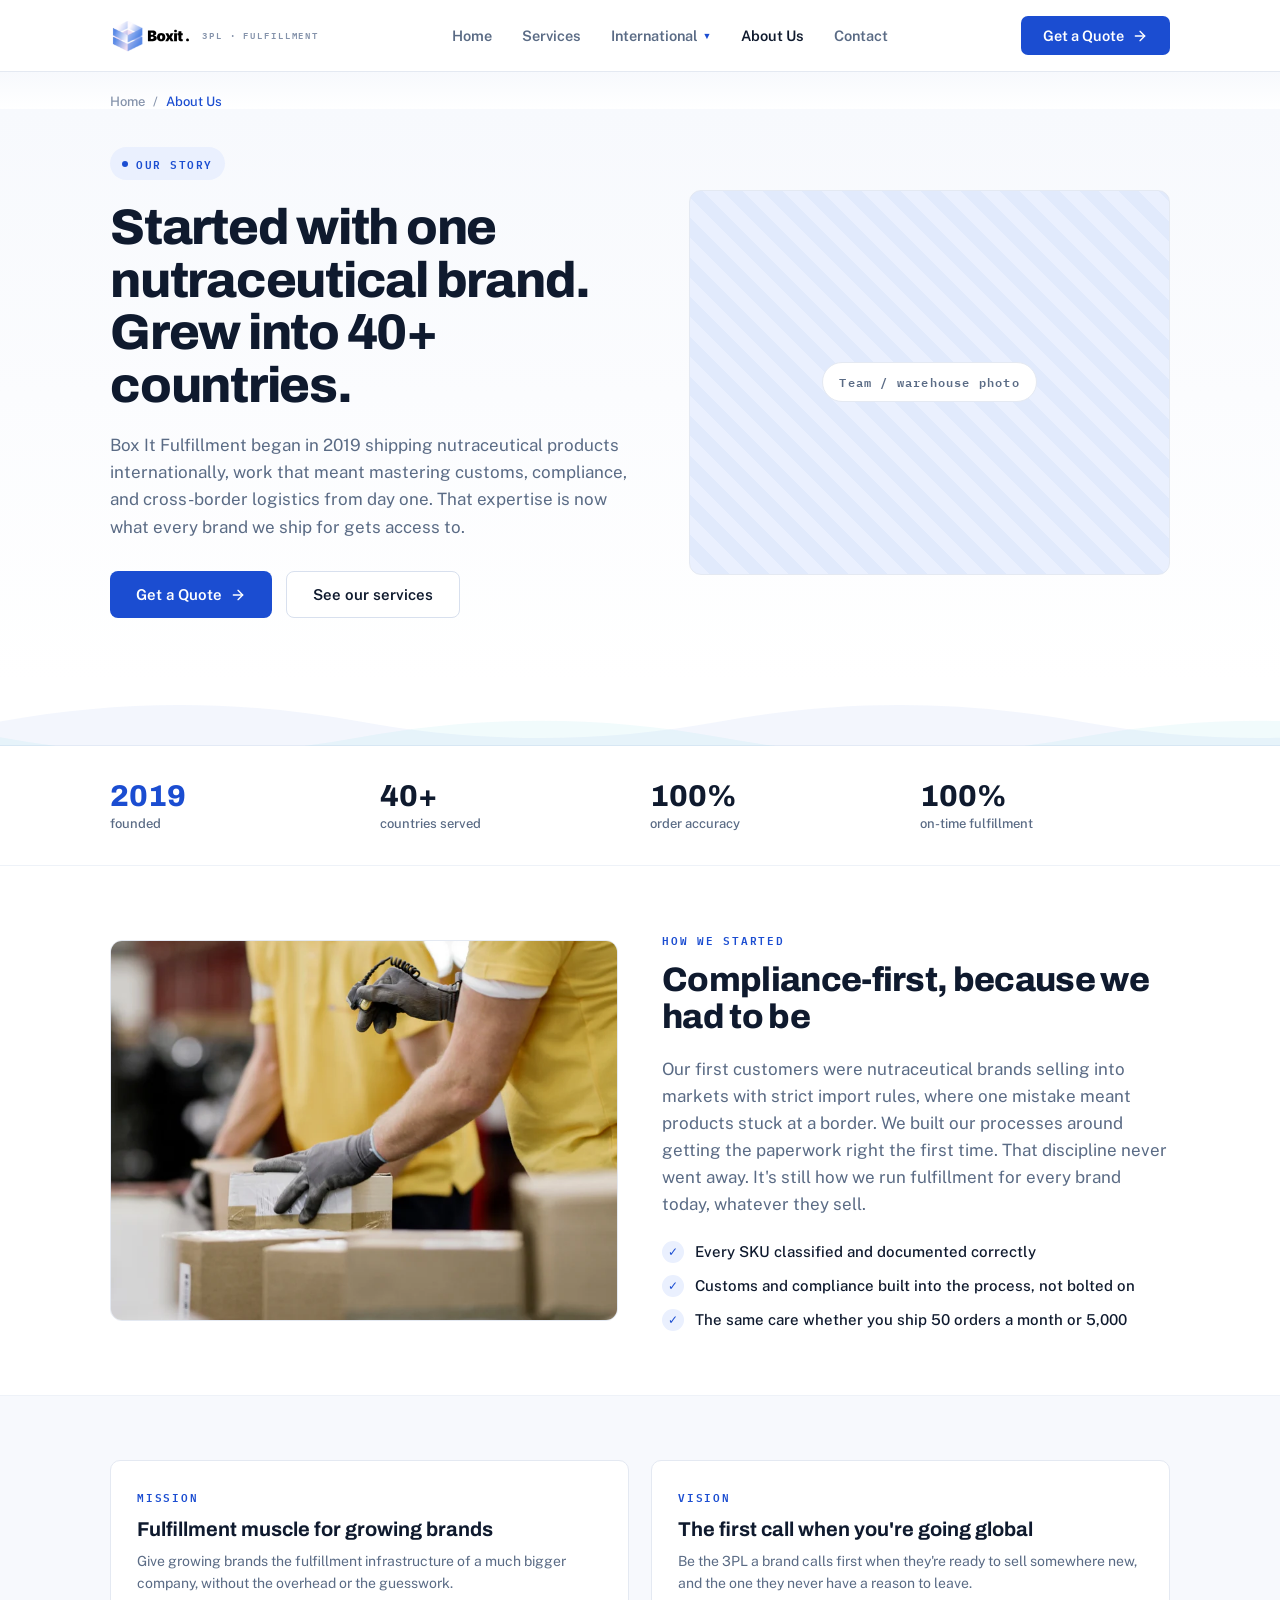
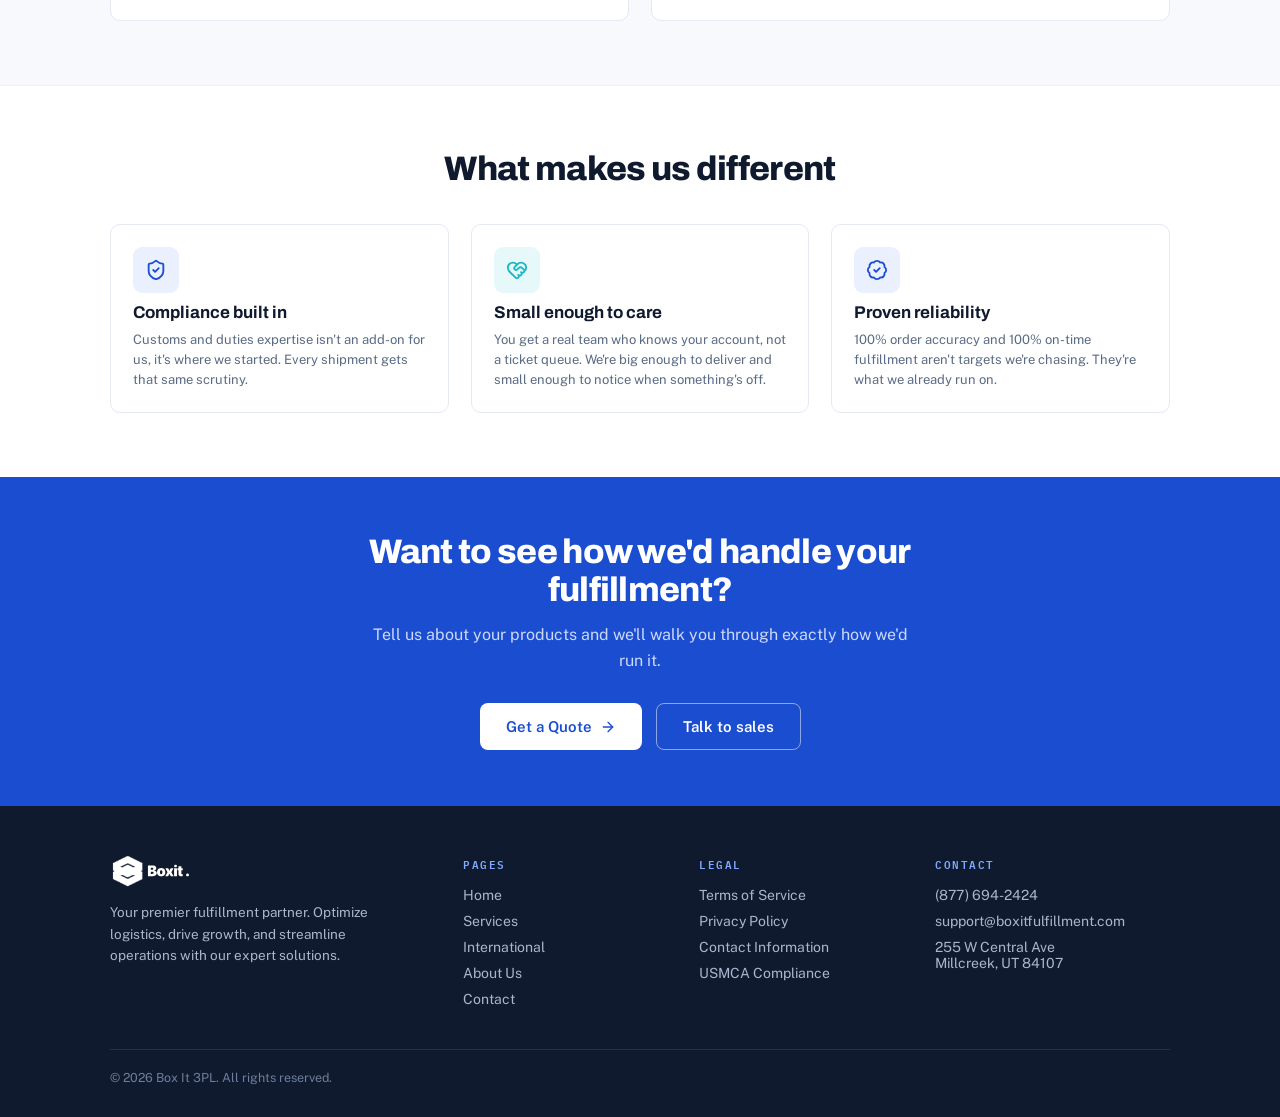
==== about.html @ 3468a1ed "Add About Us page, fix partners marquee loop, narrow desktop layout Build out about.html (founding s" ====
<!DOCTYPE html>
<html lang="en">
<head>
<meta charset="UTF-8">
<meta name="viewport" content="width=device-width, initial-scale=1">
<title>About Us | Box It Fulfillment</title>
<meta name="description" content="Founded in 2019 shipping nutraceutical products internationally, Box It 3PL now helps brands fulfill orders to 40+ countries with 100% order accuracy and on-time delivery.">
<link rel="icon" type="image/svg+xml" href="Assets/Logo's/Boxit Logo.svg">
<link rel="icon" type="image/png" href="Assets/Logo's/Boxit Logo.png">
<link rel="apple-touch-icon" href="Assets/Logo's/Boxit Logo.png">
<meta property="og:type" content="website">
<meta property="og:site_name" content="Box It Fulfillment">
<meta property="og:title" content="About Us | Box It Fulfillment">
<meta property="og:description" content="Founded in 2019 shipping nutraceutical products internationally, Box It 3PL now helps brands fulfill orders to 40+ countries with 100% order accuracy and on-time delivery.">
<meta property="og:url" content="https://boxitfulfillment.com/about.html">
<meta property="og:image" content="https://boxitfulfillment.com/Assets/imgi_14_E-CommerceFulfillmentBoxIT3PL.png">
<meta name="twitter:card" content="summary_large_image">
<meta name="twitter:title" content="About Us | Box It Fulfillment">
<meta name="twitter:description" content="Founded in 2019 shipping nutraceutical products internationally, Box It 3PL now helps brands fulfill orders to 40+ countries with 100% order accuracy and on-time delivery.">
<meta name="twitter:image" content="https://boxitfulfillment.com/Assets/imgi_14_E-CommerceFulfillmentBoxIT3PL.png">
<link rel="preconnect" href="https://fonts.googleapis.com">
<link rel="preconnect" href="https://fonts.gstatic.com" crossorigin>
<link href="https://fonts.googleapis.com/css2?family=Archivo:wght@400;700;800&family=Public+Sans:wght@400;500;600&family=IBM+Plex+Mono:wght@500;600&display=swap" rel="stylesheet">
<link rel="stylesheet" href="styles.css">
</head>
<body>

<!-- ============ HEADER ============ -->
<header class="site">
  <div class="navbar">
    <button class="menu-toggle" type="button" aria-label="Open menu" aria-expanded="false" aria-controls="mainNav"><span class="menu-toggle-icon"><svg width="22" height="22" viewBox="0 0 24 24" fill="none" stroke="currentColor" stroke-width="2" stroke-linecap="round" stroke-linejoin="round"><path d="M4 5h16"/><path d="M4 12h16"/><path d="M4 19h16"/></svg></span></button>
    <a class="logo" href="index.html">
      <img src="Assets/Logo's/Horizonal_Logo.svg" alt="Box It 3PL" height="34">
      <span class="logo-sub">3PL · FULFILLMENT</span>
    </a>
    <nav class="main" id="mainNav">
      <a href="index.html">Home</a>
      <a href="services.html">Services</a>
      <div class="dropdown" id="intlDropdown">
        <button type="button">International <span class="caret">▼</span></button>
        <div class="dropdown-menu">
          <a href="canada.html"><span class="t">Shipping to Canada</span><span class="d">USMCA-ready, no surprise duties</span></a>
          <a href="uk.html"><span class="t">Shipping to the UK</span><span class="d">VAT &amp; customs handled for you</span></a>
          <a href="eu.html"><span class="t">Shipping to the EU</span><span class="d">IOSS &amp; cross-border compliance</span></a>
        </div>
      </div>
      <a href="about.html" class="active">About Us</a>
      <a href="contact.html">Contact</a>
    </nav>
    <button class="nav-cta" data-open-quote>Get a Quote<svg width="16" height="16" viewBox="0 0 24 24" fill="none" stroke="currentColor" stroke-width="2" stroke-linecap="round" stroke-linejoin="round"><path d="M5 12h14"/><path d="m12 5 7 7-7 7"/></svg></button>
  </div>
</header>

<!-- ============ BREADCRUMB + HERO ============ -->
<div class="breadcrumb"><div class="wrap"><a href="index.html">Home</a><span>/</span><span class="here">About Us</span></div></div>
<section class="hero compact">
  <div class="wrap hero-grid">
    <div>
      <span class="badge"><span class="dot"></span>OUR STORY</span>
      <h1 class="sm">Started with one nutraceutical brand. Grew into 40+ countries.</h1>
      <p class="lede">Box It Fulfillment began in 2019 shipping nutraceutical products internationally, work that meant mastering customs, compliance, and cross-border logistics from day one. That expertise is now what every brand we ship for gets access to.</p>
      <div class="hero-actions">
        <button class="btn btn-primary" data-open-quote>Get a Quote<svg width="16" height="16" viewBox="0 0 24 24" fill="none" stroke="currentColor" stroke-width="2" stroke-linecap="round" stroke-linejoin="round"><path d="M5 12h14"/><path d="m12 5 7 7-7 7"/></svg></button>
        <a class="btn btn-ghost" href="services.html">See our services</a>
      </div>
    </div>
    <div class="placeholder" style="aspect-ratio:5/4"><span class="tag">Team / warehouse photo</span></div>
  </div>
</section>

<div class="wave-divider" aria-hidden="true">
  <div class="wave-layer wave-layer-1" data-parallax="0.06"></div>
  <div class="wave-layer wave-layer-2" data-parallax="0.12"></div>
</div>

<!-- ============ KEY STATS ============ -->
<section class="slim">
  <div class="wrap keystats">
    <div class="reveal"><div class="n blue">2019</div><div class="l">founded</div></div>
    <div class="reveal"><div class="n">40+</div><div class="l">countries served</div></div>
    <div class="reveal"><div class="n">100%</div><div class="l">order accuracy</div></div>
    <div class="reveal"><div class="n">100%</div><div class="l">on-time fulfillment</div></div>
  </div>
</section>

<!-- ============ OUR STORY ============ -->
<section class="block">
  <div class="wrap two">
    <img class="photo" style="aspect-ratio:4/3" src="Assets/imgi_14_E-CommerceFulfillmentBoxIT3PL.png" alt="Box It 3PL warehouse staff scanning and packing e-commerce orders">
    <div>
      <div class="eyebrow">HOW WE STARTED</div>
      <h2 style="margin-top:12px">Compliance-first, because we had to be</h2>
      <p class="lede">Our first customers were nutraceutical brands selling into markets with strict import rules, where one mistake meant products stuck at a border. We built our processes around getting the paperwork right the first time. That discipline never went away. It's still how we run fulfillment for every brand today, whatever they sell.</p>
      <div style="display:flex;flex-direction:column;gap:12px;margin-top:22px">
        <div class="check"><span class="i">✓</span>Every SKU classified and documented correctly</div>
        <div class="check"><span class="i">✓</span>Customs and compliance built into the process, not bolted on</div>
        <div class="check"><span class="i">✓</span>The same care whether you ship 50 orders a month or 5,000</div>
      </div>
    </div>
  </div>
</section>

<!-- ============ MISSION & VISION ============ -->
<section class="block why">
  <div class="wrap">
    <div class="cards" style="display:grid;grid-template-columns:1fr 1fr;gap:22px">
      <div class="card">
        <div class="eyebrow">MISSION</div>
        <h3 style="margin-top:12px;font-size:20px">Fulfillment muscle for growing brands</h3>
        <p style="margin-top:10px">Give growing brands the fulfillment infrastructure of a much bigger company, without the overhead or the guesswork.</p>
      </div>
      <div class="card">
        <div class="eyebrow">VISION</div>
        <h3 style="margin-top:12px;font-size:20px">The first call when you're going global</h3>
        <p style="margin-top:10px">Be the 3PL a brand calls first when they're ready to sell somewhere new, and the one they never have a reason to leave.</p>
      </div>
    </div>
  </div>
</section>

<!-- ============ WHAT MAKES US DIFFERENT ============ -->
<section class="block">
  <div class="wrap">
    <h2 style="text-align:center;margin-bottom:36px">What makes us different</h2>
    <div class="cards3">
      <div class="card reveal"><div class="ico"><svg width="22" height="22" viewBox="0 0 24 24" fill="none" stroke="currentColor" stroke-width="2" stroke-linecap="round" stroke-linejoin="round"><path d="M20 13c0 5-3.5 7.5-7.66 8.95a1 1 0 0 1-.67-.01C7.5 20.5 4 18 4 13V6a1 1 0 0 1 1-1c2 0 4.5-1.2 6.24-2.72a1.17 1.17 0 0 1 1.52 0C14.51 3.81 17 5 19 5a1 1 0 0 1 1 1z"/><path d="m9 12 2 2 4-4"/></svg></div><h3>Compliance built in</h3><p>Customs and duties expertise isn't an add-on for us, it's where we started. Every shipment gets that same scrutiny.</p></div>
      <div class="card reveal"><div class="ico"><svg width="22" height="22" viewBox="0 0 24 24" fill="none" stroke="currentColor" stroke-width="2" stroke-linecap="round" stroke-linejoin="round"><path d="M19.414 14.414C21 12.828 22 11.5 22 9.5a5.5 5.5 0 0 0-9.591-3.676.6.6 0 0 1-.818.001A5.5 5.5 0 0 0 2 9.5c0 2.3 1.5 4 3 5.5l5.535 5.362a2 2 0 0 0 2.879.052 2.12 2.12 0 0 0-.004-3 2.124 2.124 0 1 0 3-3 2.124 2.124 0 0 0 3.004 0 2 2 0 0 0 0-2.828l-1.881-1.882a2.41 2.41 0 0 0-3.409 0l-1.71 1.71a2 2 0 0 1-2.828 0 2 2 0 0 1 0-2.828l2.823-2.762"/></svg></div><h3>Small enough to care</h3><p>You get a real team who knows your account, not a ticket queue. We're big enough to deliver and small enough to notice when something's off.</p></div>
      <div class="card reveal"><div class="ico"><svg width="22" height="22" viewBox="0 0 24 24" fill="none" stroke="currentColor" stroke-width="2" stroke-linecap="round" stroke-linejoin="round"><path d="M3.85 8.62a4 4 0 0 1 4.78-4.77 4 4 0 0 1 6.74 0 4 4 0 0 1 4.78 4.78 4 4 0 0 1 0 6.74 4 4 0 0 1-4.77 4.78 4 4 0 0 1-6.75 0 4 4 0 0 1-4.78-4.77 4 4 0 0 1 0-6.76Z"/><path d="m9 12 2 2 4-4"/></svg></div><h3>Proven reliability</h3><p>100% order accuracy and 100% on-time fulfillment aren't targets we're chasing. They're what we already run on.</p></div>
    </div>
  </div>
</section>

<!-- ============ CTA ============ -->
<section class="cta-band">
  <div class="wrap">
    <h2>Want to see how we'd handle your fulfillment?</h2>
    <p>Tell us about your products and we'll walk you through exactly how we'd run it.</p>
    <div class="hero-actions">
      <button class="btn btn-white" data-open-quote>Get a Quote<svg width="16" height="16" viewBox="0 0 24 24" fill="none" stroke="currentColor" stroke-width="2" stroke-linecap="round" stroke-linejoin="round"><path d="M5 12h14"/><path d="m12 5 7 7-7 7"/></svg></button>
      <a class="btn btn-outline-white" href="contact.html">Talk to sales</a>
    </div>
  </div>
</section>

<!-- ============ FOOTER ============ -->
<footer class="site">
  <div class="wrap fgrid4">
    <div>
      <div class="logo"><img src="Assets/Logo's/Horizonal_Logo.svg" alt="Box It 3PL" height="34"></div>
      <p style="font:400 13.5px/1.6 'Public Sans';color:#A9B6CE;margin-top:14px;max-width:270px">Your premier fulfillment partner. Optimize logistics, drive growth, and streamline operations with our expert solutions.</p>
    </div>
    <div class="fcol"><div class="fhead">PAGES</div><a href="index.html">Home</a><a href="services.html">Services</a><a href="canada.html">International</a><a href="about.html">About Us</a><a href="contact.html">Contact</a></div>
    <div class="fcol"><div class="fhead">LEGAL</div><a href="#">Terms of Service</a><a href="#">Privacy Policy</a><a href="contact.html">Contact Information</a><a href="usmca.html">USMCA Compliance</a></div>
    <div class="fcol"><div class="fhead">CONTACT</div><span>(877) 694-2424</span><span>support@boxitfulfillment.com</span><span>255 W Central Ave<br>Millcreek, UT 84107</span></div>
  </div>
  <div class="wrap"><div class="copyright">© 2026 Box It 3PL. All rights reserved.</div></div>
</footer>

<!-- ============ QUOTE MODAL ============ -->
<div class="modal-overlay" id="quoteModal">
  <div class="modal">
    <div class="modal-head">
      <div class="eyebrow" style="color:#CDD9F7">GET A QUOTE</div>
      <h3>Tell us about your business</h3>
      <p>We'll get back to you within 24 hours.</p>
      <button class="modal-close" data-close-quote aria-label="Close">×</button>
    </div>
    <form class="modal-body" onsubmit="return false">
      <div class="fgrid">
        <div class="field"><label>First Name *</label><input name="First Name" placeholder="Jane"></div>
        <div class="field"><label>Last Name *</label><input name="Last Name" placeholder="Doe"></div>
        <div class="field"><label>Email *</label><input name="Email" placeholder="jane@brand.com" type="email"></div>
        <div class="field"><label>Company *</label><input name="Company" placeholder="Brand Co."></div>
        <div class="field"><label>Service Needs</label><select name="Service Needs"><option>Select a service</option><option>Fulfillment Services</option><option>Warehousing</option><option>Shipping Solutions</option><option>Inventory Management</option><option>Returns Processing</option><option>International Shipping</option></select></div>
        <div class="field"><label>Shipping To</label><select name="Shipping To"><option>Select destination</option><option>United States (domestic)</option><option>Canada</option><option>United Kingdom</option><option>European Union</option><option>Multiple / not sure</option></select></div>
      </div>
      <div class="field full"><label>Monthly Volume</label><select name="Monthly Volume"><option>Select range</option><option>1–50 orders</option><option>51–200 orders</option><option>201–500 orders</option><option>501–1000 orders</option><option>1000+ orders</option></select></div>
      <div class="field full"><label>Message</label><textarea name="Message" placeholder="Tell us about your products, destinations, and volume…"></textarea></div>
      <button class="btn btn-primary" style="width:100%;margin-top:18px">Send Message</button>
    </form>
  </div>
</div>

<script src="app.js"></script>
</body>
</html>
---- styles.css ----
/* ===================================================================
   Box It Fulfillment — shared styles
   Used by: index.html, services.html, canada.html, uk.html, eu.html,
   usmca.html, contact.html
   =================================================================== */
:root{
  --blue:#1B4DD1; --blue-dark:#0E2E7A; --ink:#0F1A2E; --muted:#5A6B85;
  --faint:#8593AB; --line:#E4E9F2; --line2:#EEF2F8; --bg:#fff; --bg2:#F7F9FD; --chip:#EAF0FE;
  --teal:#17B8C4; --chip2:#E6F8FA;
}
*{box-sizing:border-box}
html{scroll-behavior:smooth}
body{margin:0;font-family:'Public Sans',system-ui,sans-serif;color:var(--ink);background:var(--bg)}
a{text-decoration:none;color:inherit}
h1,h2,h3,h4,p{margin:0}
img{max-width:100%;display:block}
.wrap{max-width:1140px;margin:0 auto;padding-left:40px;padding-right:40px}

/* Buttons */
.btn{display:inline-block;font:600 15px 'Public Sans',sans-serif;padding:14px 26px;border-radius:8px;cursor:pointer;border:none;transition:background-color .15s ease,color .15s ease,border-color .15s ease}
.btn-primary{background:var(--blue);color:#fff}
.btn-primary:hover{background:var(--blue-dark)}
.btn-ghost{background:#fff;color:var(--ink);border:1px solid #D8E0EE}
.btn-ghost:hover{border-color:var(--blue);color:var(--blue)}
.btn-white{background:#fff;color:var(--blue)}
.btn-white:hover{background:var(--chip)}
.btn-outline-white{background:transparent;color:#fff;border:1px solid rgba(255,255,255,.5)}
.btn-outline-white:hover{border-color:#fff}
[data-open-quote] svg{vertical-align:-3px;margin-left:8px}
.eyebrow{font:600 11px 'IBM Plex Mono',monospace;letter-spacing:.16em;color:var(--blue)}

/* Header */
header.site{position:sticky;top:0;z-index:50;background:#fff;border-bottom:1px solid var(--line)}
.navbar{display:flex;align-items:center;justify-content:space-between;padding:16px 40px;max-width:1140px;margin:0 auto}
.logo{display:flex;align-items:center;gap:12px}
.logo img{height:34px;display:block}
.logo-sub{font:600 8.5px/1 'IBM Plex Mono',monospace;letter-spacing:.22em;color:var(--faint)}
footer.site .logo img{filter:brightness(0) invert(1)}
nav.main{display:flex;align-items:center;gap:30px;font:600 14.5px 'Public Sans',sans-serif}
nav.main a{color:var(--muted);transition:color .15s ease}
nav.main a.active,nav.main a:hover{color:var(--ink)}
.dropdown{position:relative}
.dropdown>button{background:none;border:none;cursor:pointer;font:inherit;color:var(--muted);display:flex;align-items:center;gap:5px;padding:0;transition:color .15s ease}
.dropdown>button:hover,.dropdown.active>button{color:var(--ink)}
.dropdown .caret{font-size:9px;color:var(--blue)}
.dropdown-menu{position:absolute;top:calc(100% + 18px);left:-18px;width:288px;background:#fff;border:1px solid var(--line);border-radius:10px;box-shadow:0 24px 50px -18px rgba(15,26,46,.4);padding:8px;opacity:0;visibility:hidden;transform:translateY(-6px);transition:opacity .16s ease,visibility .16s ease,transform .16s ease}
.dropdown.open .dropdown-menu,.dropdown:hover .dropdown-menu{opacity:1;visibility:visible;transform:translateY(0)}
.dropdown-menu::before{content:"";position:absolute;top:-7px;left:34px;width:12px;height:12px;background:#fff;border-left:1px solid var(--line);border-top:1px solid var(--line);transform:rotate(45deg)}
.dropdown-menu a{display:block;padding:11px 13px;border-radius:7px;color:var(--ink);transition:background-color .15s ease}
.dropdown-menu a:hover,.dropdown-menu a.active{background:#F2F6FF}
.dropdown-menu .t{display:block;font:600 14px 'Public Sans',sans-serif}
.dropdown-menu .d{display:block;font:400 11.5px/1.3 'Public Sans',sans-serif;color:var(--faint);margin-top:2px}
.nav-cta{background:var(--blue);color:#fff;font:600 14.5px 'Public Sans',sans-serif;padding:11px 22px;border-radius:7px;border:none;cursor:pointer;transition:background-color .15s ease}
.nav-cta:hover{background:var(--blue-dark)}
.menu-toggle{display:none;background:none;border:none;cursor:pointer;color:var(--ink);padding:4px;align-items:center;justify-content:center}

/* Breadcrumb */
.breadcrumb{padding:22px 0 0;background:linear-gradient(180deg,var(--bg2),#fff)}
.breadcrumb .wrap{display:flex;gap:8px;align-items:center;font:500 13px 'Public Sans';color:var(--faint)}
.breadcrumb a{color:var(--faint);transition:color .15s ease}
.breadcrumb a:hover{color:var(--blue)}
.breadcrumb .here{color:var(--blue)}

/* Hero */
.hero{background:linear-gradient(180deg,var(--bg2),#fff);padding:64px 0 72px}
.hero.compact{padding:38px 0 64px}
.hero-grid{display:grid;grid-template-columns:1.05fr .95fr;gap:48px;align-items:center}
.hero-center{text-align:center}
.badge{display:inline-flex;align-items:center;gap:8px;font:600 11px 'IBM Plex Mono',monospace;letter-spacing:.14em;color:var(--blue);background:var(--chip);padding:7px 12px;border-radius:100px}
.badge .dot{width:6px;height:6px;border-radius:50%;background:var(--blue)}
h1{font:800 52px/1.05 'Archivo',sans-serif;letter-spacing:-.025em;margin-top:22px}
h1.sm{font-size:50px}
.lede{font:400 17px/1.6 'Public Sans',sans-serif;color:var(--muted);margin-top:20px;max-width:520px;text-wrap:pretty}
.hero-center .lede{margin-left:auto;margin-right:auto;max-width:600px}
.hero-actions{display:flex;gap:14px;margin-top:30px;flex-wrap:wrap}
.hero-center .hero-actions{justify-content:center}
.stats{display:flex;align-items:center;gap:22px;margin-top:38px;flex-wrap:wrap}
.stat .n{font:800 26px 'Archivo',sans-serif}
.stat .l{font:500 12.5px 'Public Sans',sans-serif;color:var(--faint)}
.divider{width:1px;height:34px;background:var(--line)}
.placeholder{border-radius:12px;border:1px solid var(--line);background-image:repeating-linear-gradient(45deg,#EAF0FE,#EAF0FE 14px,#E1EAFC 14px,#E1EAFC 28px);display:flex;align-items:center;justify-content:center;position:relative;overflow:hidden}
.placeholder .tag{position:relative;font:600 12px 'IBM Plex Mono',monospace;letter-spacing:.1em;color:var(--muted);background:#fff;padding:9px 16px;border-radius:100px;border:1px solid var(--line)}
.photo{width:100%;border-radius:12px;border:1px solid var(--line);object-fit:cover}

/* Wave divider — subtle blue/teal waves, endlessly drifting right-to-left */
.wave-divider{position:relative;height:64px;overflow:hidden;margin-bottom:-1px}
.wave-layer{position:absolute;left:0;right:0;top:-12px;height:calc(100% + 24px);background-repeat:repeat-x;background-size:1440px 100%}
.wave-layer-1{background-image:url("data:image/svg+xml,<svg xmlns='http://www.w3.org/2000/svg' viewBox='0 0 1440 120' preserveAspectRatio='none'><path d='M0,50 C120,20 240,20 360,50 C480,80 600,80 720,50 C840,20 960,20 1080,50 C1200,80 1320,80 1440,50 L1440,120 L0,120 Z' fill='%231B4DD1' fill-opacity='.05'/></svg>");animation:wave-flow 26s linear infinite}
.wave-layer-2{background-image:url("data:image/svg+xml,<svg xmlns='http://www.w3.org/2000/svg' viewBox='0 0 1440 120' preserveAspectRatio='none'><path d='M0,70 C120,100 240,100 360,70 C480,40 600,40 720,70 C840,100 960,100 1080,70 C1200,40 1320,40 1440,70 L1440,120 L0,120 Z' fill='%2317B8C4' fill-opacity='.06'/></svg>");animation:wave-flow 16s linear infinite}
@keyframes wave-flow{from{background-position-x:0}to{background-position-x:1440px}}

/* Generic sections */
section.block{padding:64px 0;border-top:1px solid var(--line2)}
section.slim{padding:34px 0;border-top:1px solid var(--line2)}
.two{display:grid;grid-template-columns:1fr 1fr;gap:44px;align-items:center}
.two.top{align-items:start}
h2{font:800 34px/1.1 'Archivo',sans-serif;letter-spacing:-.02em}
h2.sm{font-size:30px}
.check{display:flex;align-items:center;gap:11px;font:500 15px 'Public Sans',sans-serif;color:var(--ink)}
.check .i{width:22px;height:22px;border-radius:50%;background:var(--chip);color:var(--blue);display:flex;align-items:center;justify-content:center;font-size:12px;flex:none}
.check.text{align-items:flex-start}
.check.text .i{background:none;color:var(--blue);width:auto;height:auto}

/* Key stats row (international pages) */
.keystats{display:grid;grid-template-columns:repeat(4,1fr);gap:20px}
.keystats .n{font:800 30px 'Archivo';color:var(--ink)}
.keystats .n.blue{color:var(--blue)}
.keystats .l{font:500 13px 'Public Sans';color:var(--muted);margin-top:4px}

/* Process / steps */
.process{background:var(--ink);color:#fff;padding:64px 0}
.process.tight{padding:56px 0}
.process-head{text-align:center;max-width:640px;margin:0 auto 44px}
.process-head .eyebrow{color:#7FA8FF}
.process-head h2{margin-top:12px}
.process-head p{font:400 15.5px/1.6 'Public Sans';color:#A9B6CE;margin-top:14px}
.steps{display:grid;position:relative}
.steps.s5{grid-template-columns:repeat(5,1fr)}
.steps.s4{grid-template-columns:repeat(4,1fr)}
.steps .rail{position:absolute;top:28px;left:11%;right:11%;height:2px;background:linear-gradient(90deg,var(--blue),#7FA8FF)}
.step{display:flex;flex-direction:column;align-items:center;text-align:center;gap:12px;position:relative;padding:0 12px}
.step .num{width:56px;height:56px;border-radius:50%;background:var(--blue);display:flex;align-items:center;justify-content:center;font:800 20px 'Archivo';border:4px solid var(--ink)}
.step h4{font:700 16px 'Archivo',sans-serif}
.step p{font:400 12.5px/1.5 'Public Sans',sans-serif;color:#A9B6CE}

/* Cards */
.cards4{display:grid;grid-template-columns:repeat(4,1fr);gap:18px}
.cards3{display:grid;grid-template-columns:repeat(3,1fr);gap:22px}
.card{border:1px solid var(--line);border-radius:10px;padding:22px;background:#fff;transition:.2s ease}
a.card:hover,.card.hover:hover{border-color:var(--blue);box-shadow:0 14px 32px -14px rgba(27,77,209,.4);transform:translateY(-3px)}
.card .flag{font:700 15px 'Archivo';color:var(--blue)}
.card h3{font:700 17px 'Archivo',sans-serif;margin-top:10px}
.card p{font:400 13px/1.55 'Public Sans',sans-serif;color:var(--muted);margin-top:8px}
.card .ico{width:46px;height:46px;border-radius:9px;background:var(--chip);color:var(--blue);display:flex;align-items:center;justify-content:center;font-size:22px}
.cards3 .card:nth-child(even) .ico,.cards4 .card:nth-child(even) .ico{background:var(--chip2);color:var(--teal)}

/* Why band */
.why{background:var(--bg2)}
.why .card{padding:26px}
.why .ico{width:44px;height:44px;border-radius:8px}
.why h3{font:700 18px 'Archivo',sans-serif;margin-top:16px}
.why p{font:400 14px/1.6 'Public Sans',sans-serif;color:var(--muted);margin-top:8px}

/* Partners */
.partners{text-align:center;overflow:hidden}
.chips{display:flex;flex-wrap:wrap;justify-content:center;gap:12px;margin-top:22px}
.chip{font:700 15px 'Archivo';color:var(--muted);border:1px solid var(--line);border-radius:7px;padding:10px 20px}
.chips.left{justify-content:flex-start}
.chips .chip.lg{font-size:16px;padding:14px 22px;background:#fff}

/* Partners marquee */
.marquee{overflow:hidden;-webkit-mask-image:linear-gradient(90deg,transparent,#000 6%,#000 94%,transparent);mask-image:linear-gradient(90deg,transparent,#000 6%,#000 94%,transparent)}
.marquee+.marquee{margin-top:16px}
.marquee-track{display:flex;width:max-content;gap:16px;animation:marquee-left 38s linear infinite}
.marquee-track.reverse{animation-name:marquee-right}
.marquee:hover .marquee-track{animation-play-state:paused}
.partner-card{flex:none;width:168px;height:92px;border:1px solid var(--line);border-radius:11px;background:#fff;display:flex;align-items:center;justify-content:center;padding:0 22px}
.partner-card svg{height:26px;width:auto;max-width:100%;fill:var(--faint);transition:fill .2s ease}
.partner-card:hover svg{fill:var(--brand,var(--faint))}
.partner-card .wordmark{font:700 17px 'Archivo';color:var(--muted);transition:color .2s ease}
.partner-card:hover .wordmark{color:var(--brand,var(--muted))}
@keyframes marquee-left{from{transform:translateX(0)}to{transform:translateX(-50%)}}
@keyframes marquee-right{from{transform:translateX(-50%)}to{transform:translateX(0)}}

/* Charges table (international) */
.table-card{border:1px solid var(--line);border-radius:11px;overflow:hidden}
.table-card .th{background:var(--bg2);padding:16px 22px;font:700 14px 'Archivo';border-bottom:1px solid var(--line)}
.table-card .rows{padding:6px 22px}
.trow{display:flex;justify-content:space-between;gap:16px;padding:15px 0;border-bottom:1px solid var(--line2)}
.trow:last-child{border-bottom:none}
.trow .lbl{font:600 14.5px 'Public Sans'}
.trow .sub{font:400 12.5px/1.4 'Public Sans';color:var(--faint);margin-top:2px}
.trow .val{font:700 14px 'Archivo';white-space:nowrap}
.trow .val.blue{color:var(--blue)}

/* Duty calculator */
.calc{max-width:900px;margin:0 auto}
.calc-head{text-align:center;margin-bottom:26px}
.calc-head h2{margin-top:10px}
.calc-grid{display:grid;grid-template-columns:1fr 1fr;border:1px solid var(--line);border-radius:11px;overflow:hidden}
.calc-input{padding:28px;background:var(--bg2);border-right:1px solid var(--line)}
.calc-input label{font:600 13px 'Public Sans';color:var(--muted)}
.calc-value{font:800 34px 'Archivo';color:var(--ink);margin:6px 0 12px}
.calc-input input[type=range]{width:100%;accent-color:var(--blue)}
.range-legend{display:flex;justify-content:space-between;font:500 11px 'IBM Plex Mono';color:var(--faint);margin-top:4px}
.calc-note{font:400 13px/1.5 'Public Sans';color:var(--faint);margin-top:20px}
.toggle-row{display:flex;gap:10px;margin-top:10px}
.toggle-row button{flex:1;padding:11px 8px;border:1px solid #D8E0EE;border-radius:7px;font:600 13px 'Public Sans';cursor:pointer;background:#fff;color:var(--muted);transition:background-color .15s ease,color .15s ease,border-color .15s ease}
.toggle-row button.on{background:var(--blue);color:#fff;border-color:var(--blue)}
.calc-out{padding:28px;display:flex;flex-direction:column;justify-content:center}
.calc-line{display:flex;justify-content:space-between;align-items:center;padding:12px 0;border-bottom:1px solid var(--line2)}
.calc-line .k{font:500 14px 'Public Sans';color:var(--muted)}
.calc-line .v{font:700 16px 'Archivo';color:var(--ink)}
.calc-total{display:flex;justify-content:space-between;align-items:center;padding:16px 0 0}
.calc-total .k{font:700 16px 'Archivo';color:var(--ink)}
.calc-total .v{font:800 24px 'Archivo';color:var(--blue)}
.disclaimer{font:400 12px 'Public Sans';color:var(--faint);text-align:center;margin-top:14px}

/* FAQ accordion */
.faq{max-width:820px;margin:0 auto}
.faq-head{text-align:center;margin-bottom:32px}
.faq-head h2{margin-top:10px}
.faq-list{display:flex;flex-direction:column;gap:12px}
.faq-item{background:#fff;border:1px solid var(--line);border-radius:9px;overflow:hidden}
.faq-q{display:flex;justify-content:space-between;align-items:center;gap:16px;padding:18px 22px;cursor:pointer;list-style:none;transition:background-color .15s ease}
.faq-q::-webkit-details-marker{display:none}
.faq-q:hover{background:#FAFBFE}
.faq-q span{font:700 16px 'Archivo';color:var(--ink)}
.faq-q .sign{font:400 22px 'Archivo';color:var(--blue);flex:none;line-height:1;transition:.15s}
.faq-item[open] .faq-q .sign{transform:rotate(45deg)}
.faq-a{font:400 14px/1.6 'Public Sans';color:var(--muted);padding:0 22px 18px;opacity:1;transform:translateY(0);transition:opacity .22s ease,transform .22s ease}
@starting-style{
  .faq-item[open] .faq-a{opacity:0;transform:translateY(-4px)}
}

/* CTA band */
.cta-band{background:var(--blue);color:#fff;padding:56px 0;text-align:center}
.cta-band h2{max-width:640px;margin:0 auto}
.cta-band p{font:400 16px/1.6 'Public Sans';color:#CDD9F7;margin:14px auto 0;max-width:560px}
.cta-band .hero-actions{justify-content:center}

/* Quote section (index) */
.quote-sec{background:linear-gradient(180deg,var(--bg2),#fff)}
.quote-grid{display:grid;grid-template-columns:.9fr 1.1fr;gap:48px;align-items:start}
.contact-row{display:flex;align-items:center;gap:12px;font:500 15px 'Public Sans';color:var(--ink)}
.contact-row .ci{width:34px;height:34px;border-radius:7px;background:var(--chip);color:var(--blue);display:flex;align-items:center;justify-content:center;flex:none}
.formcard{background:#fff;border:1px solid var(--line);border-radius:12px;padding:30px;box-shadow:0 20px 50px -24px rgba(15,26,46,.3)}
.formcard h2{font:700 24px 'Archivo'}
.formcard>p{font:400 14px/1.6 'Public Sans';color:var(--muted);margin-top:8px}
.formcard form{margin-top:22px}

/* Contact page hero */
.contact-hero{background:linear-gradient(135deg,var(--ink) 0%,#123A42 55%,#0C2E35 100%);padding:70px 0 84px}
.contact-hero h1{color:#fff}
.contact-hero .lede{color:#B9C4D9}
.contact-hero .contact-row{color:#fff}
.contact-hero .contact-row a{color:#fff}
.contact-hero .contact-row .ci{background:rgba(255,255,255,.08);color:#7FA8FF}
.social-row{display:flex;gap:10px;margin-top:26px}
.social-ico{width:38px;height:38px;border-radius:50%;border:1px solid rgba(255,255,255,.25);display:flex;align-items:center;justify-content:center;color:#fff}
.social-ico:hover{border-color:#fff;background:rgba(255,255,255,.08)}
.testimonial-card{background:rgba(255,255,255,.05);border:1px solid rgba(255,255,255,.14);border-radius:11px;padding:24px;margin-top:32px}
.testimonial-card .stars{display:flex;gap:3px;color:#F5B400}
.testimonial-card p{font:400 14.5px/1.65 'Public Sans';color:#D7E0F2;margin-top:14px}
.testimonial-card .who{font:600 13px 'Public Sans';color:#8FA3C7;margin-top:16px}
.fgrid{display:grid;grid-template-columns:1fr 1fr;gap:14px}
.field{display:flex;flex-direction:column;gap:6px}
.field label{font:600 12px 'Public Sans';color:var(--muted)}
.field input,.field select,.field textarea{border:1px solid #D8E0EE;border-radius:7px;padding:11px 13px;font:400 14px 'Public Sans';outline:none;background:#fff;transition:border-color .15s ease}
.field input:focus,.field select:focus,.field textarea:focus{border-color:var(--blue)}
.field textarea{min-height:80px;resize:vertical}
.full{margin-top:14px}

/* Footer */
footer.site{background:var(--ink);color:#fff;padding:48px 0 32px}
.fgrid4{display:grid;grid-template-columns:1.6fr 1fr 1fr 1.2fr;gap:40px}
.fhead{font:600 11px 'IBM Plex Mono',monospace;letter-spacing:.14em;color:#7FA8FF;margin-bottom:14px}
.fcol a,.fcol span{display:block;font:400 14px 'Public Sans';color:#A9B6CE;margin-bottom:10px}
.fcol a{transition:color .15s ease}
.fcol a:hover{color:#fff}
.copyright{border-top:1px solid rgba(255,255,255,.1);margin-top:32px;padding-top:20px;font:400 12.5px 'Public Sans';color:#6E7E9C}

/* Modal */
.modal-overlay{position:fixed;inset:0;background:rgba(15,26,46,.55);backdrop-filter:blur(3px);z-index:9999;display:none;align-items:flex-start;justify-content:center;padding:44px 20px;overflow:auto;opacity:0;transition:opacity .22s ease,display .22s allow-discrete}
.modal-overlay.open{display:flex;opacity:1}
@starting-style{
  .modal-overlay.open{opacity:0}
}
.modal{background:#fff;border-radius:12px;width:660px;max-width:100%;box-shadow:0 40px 100px -20px rgba(15,26,46,.6);overflow:hidden;transform:translateY(-16px) scale(.98);transition:transform .22s ease}
.modal-overlay.open .modal{transform:translateY(0) scale(1)}
@starting-style{
  .modal-overlay.open .modal{transform:translateY(-16px) scale(.98)}
}
.modal-head{background:var(--blue);color:#fff;padding:24px 30px;position:relative}
.modal-head h3{font:800 24px 'Archivo',sans-serif;margin:6px 0 0}
.modal-head p{font:400 13.5px 'Public Sans';color:#CDD9F7;margin-top:6px}
.modal-close{position:absolute;top:22px;right:24px;width:34px;height:34px;border-radius:7px;border:none;background:rgba(255,255,255,.16);color:#fff;font-size:19px;cursor:pointer;transition:background-color .15s ease}
.modal-close:hover{background:rgba(255,255,255,.3)}
.modal-body{padding:26px 30px 30px}

/* Scroll reveal */
.reveal{opacity:0;transform:translateY(16px)}
.reveal:not(.in){transition:opacity .6s ease,transform .6s ease}
.reveal.in{opacity:1;transform:translateY(0)}

@media(prefers-reduced-motion:reduce){
  .reveal{opacity:1;transform:none;transition:none}
  .card,a.card,.wave-layer{transition:none}
  a.card:hover,.card.hover:hover{transform:none}
  .wave-layer{animation:none}
  .modal-overlay,.modal,nav.main,.dropdown-menu,.faq-a{transition:none}
  .marquee-track{animation:none}
}

@media(max-width:900px){
  .hero-grid,.two,.quote-grid,.fgrid4,.calc-grid{grid-template-columns:1fr}
  .steps.s5,.steps.s4,.cards4,.cards3,.keystats{grid-template-columns:1fr 1fr}
  .steps .rail{display:none}
  .calc-input{border-right:none;border-bottom:1px solid var(--line)}
  h1,h1.sm{font-size:38px}
  .wave-divider{height:40px}

  .navbar{gap:12px}
  .menu-toggle{display:flex}
  .logo-sub{display:none}
  .nav-cta{margin-left:auto}
  nav.main{display:none;position:absolute;top:100%;left:0;right:0;flex-direction:column;align-items:stretch;gap:0;background:#fff;border-bottom:1px solid var(--line);padding:4px 40px 18px;box-shadow:0 24px 48px -24px rgba(15,26,46,.35);max-height:calc(100vh - 67px);overflow-y:auto;opacity:0;transform:translateY(-8px);transition:opacity .18s ease,transform .18s ease,display .18s allow-discrete}
  header.site.menu-open nav.main{display:flex;opacity:1;transform:translateY(0)}
  @starting-style{
    header.site.menu-open nav.main{opacity:0;transform:translateY(-8px)}
  }
  nav.main a{padding:13px 0;border-bottom:1px solid var(--line2)}
  .dropdown{width:100%}
  .dropdown>button{width:100%;justify-content:space-between;padding:13px 0;border-bottom:1px solid var(--line2);font:inherit;color:var(--muted)}
  .dropdown-menu{display:none;position:static;box-shadow:none;border:none;border-radius:0;width:100%;padding:0 0 6px;background:var(--bg2);transition:opacity .16s ease,transform .16s ease,visibility .16s ease,display .16s allow-discrete}
  .dropdown-menu::before{display:none}
  .dropdown.open .dropdown-menu{display:block}
  @starting-style{
    .dropdown.open .dropdown-menu{opacity:0;transform:translateY(-6px)}
  }
  .dropdown-menu a{padding:11px 16px;border-radius:0}
}
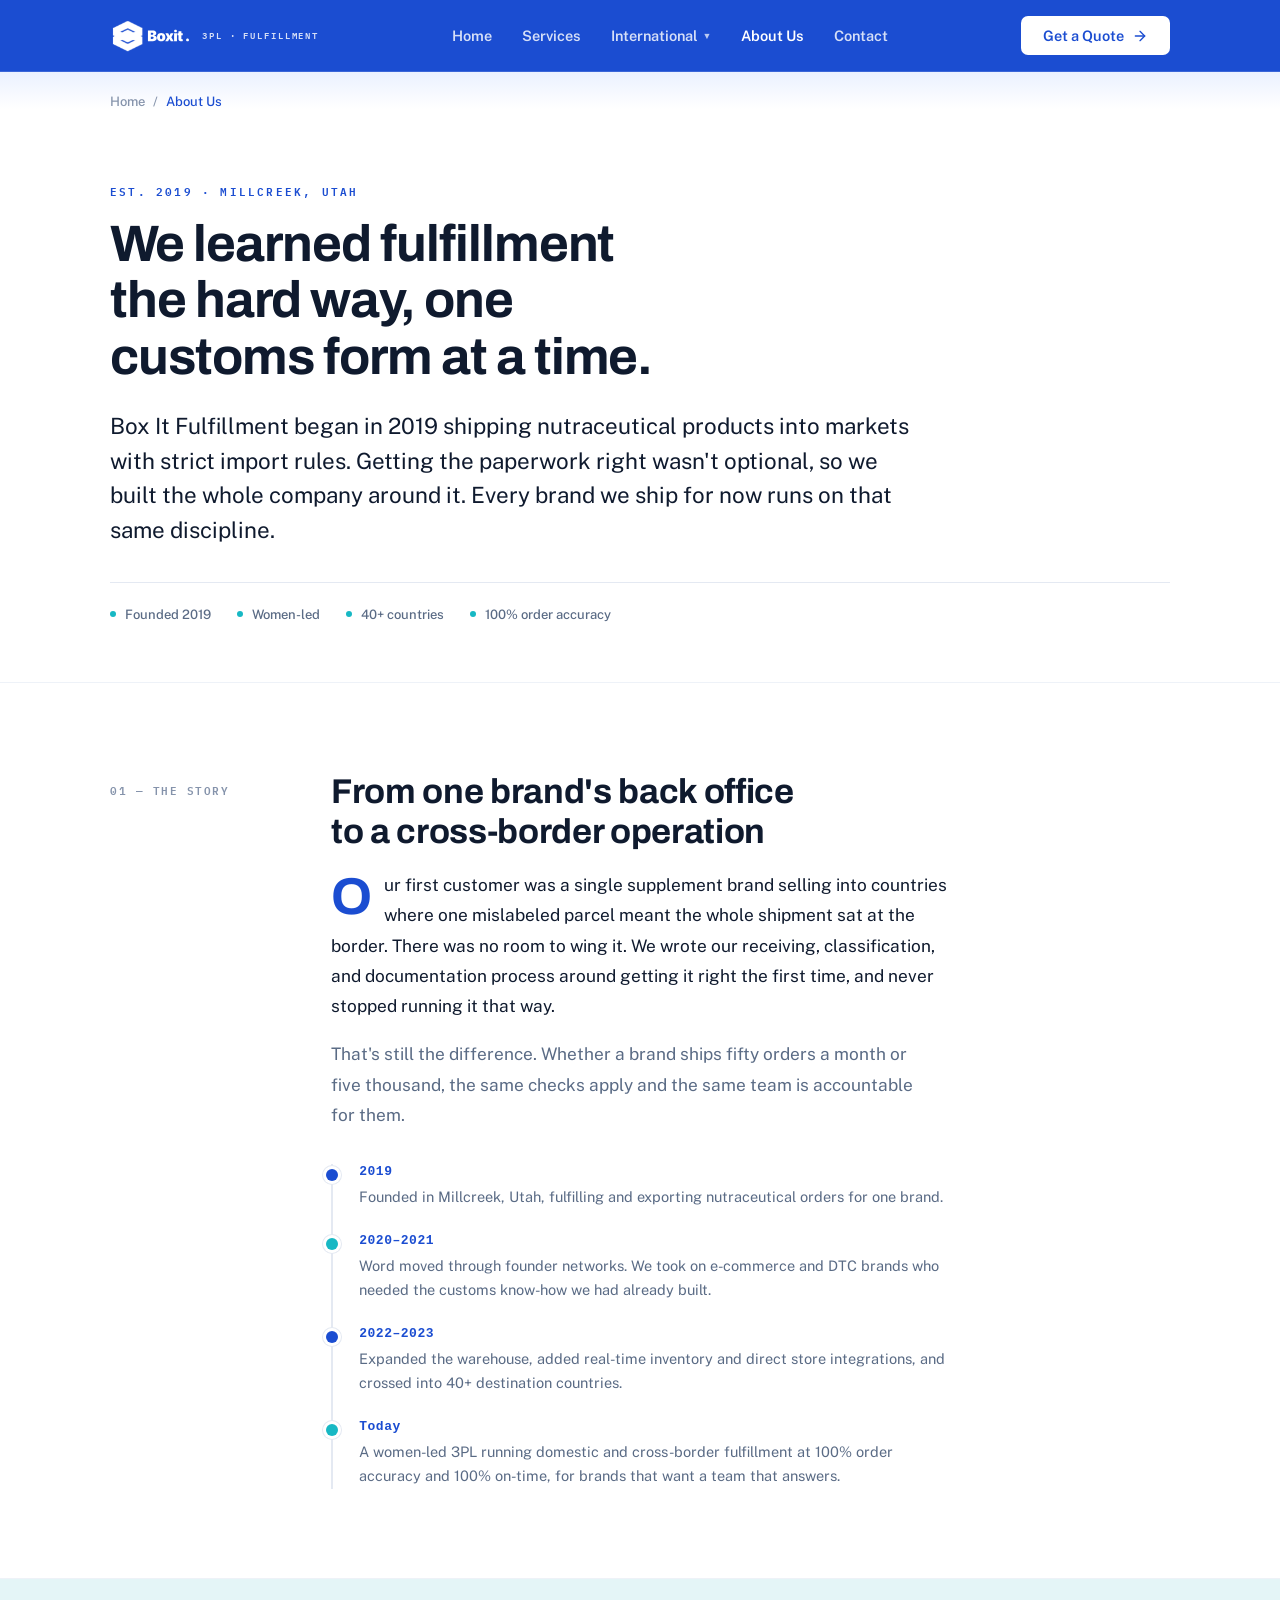
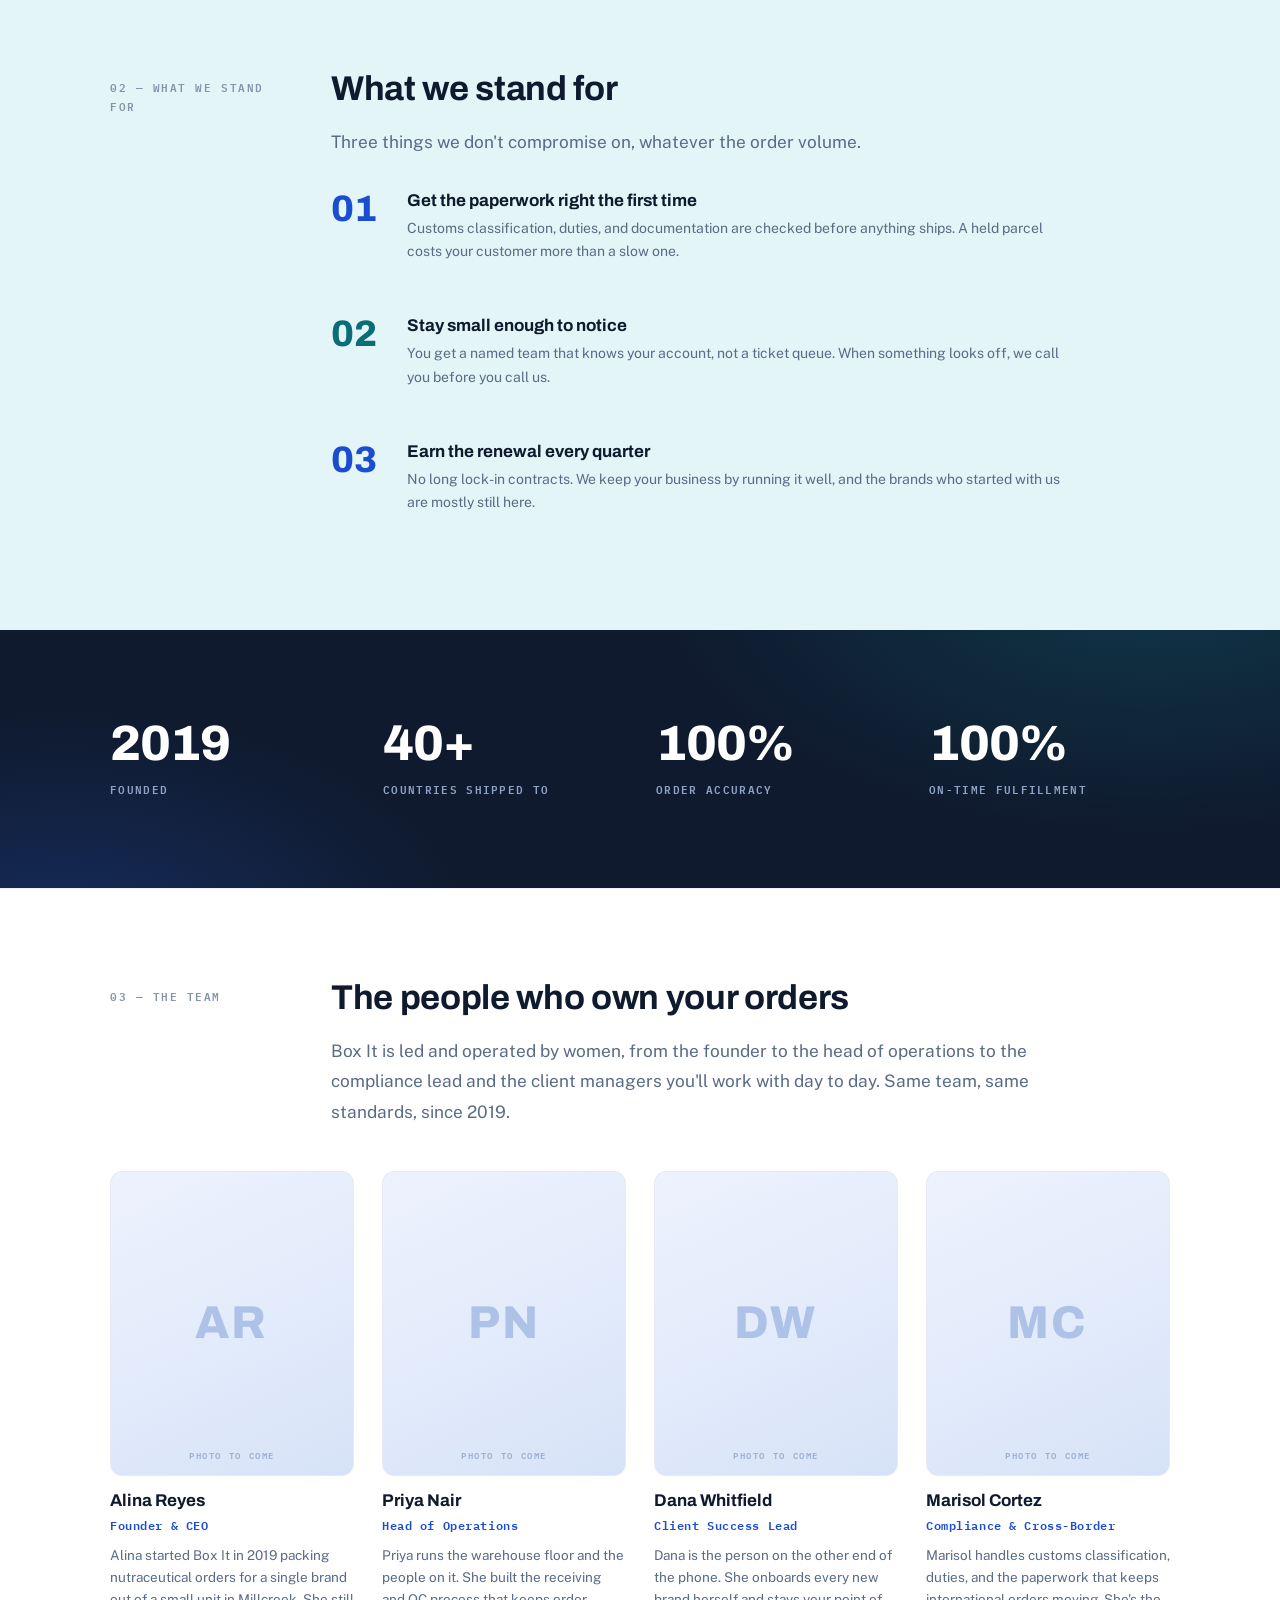
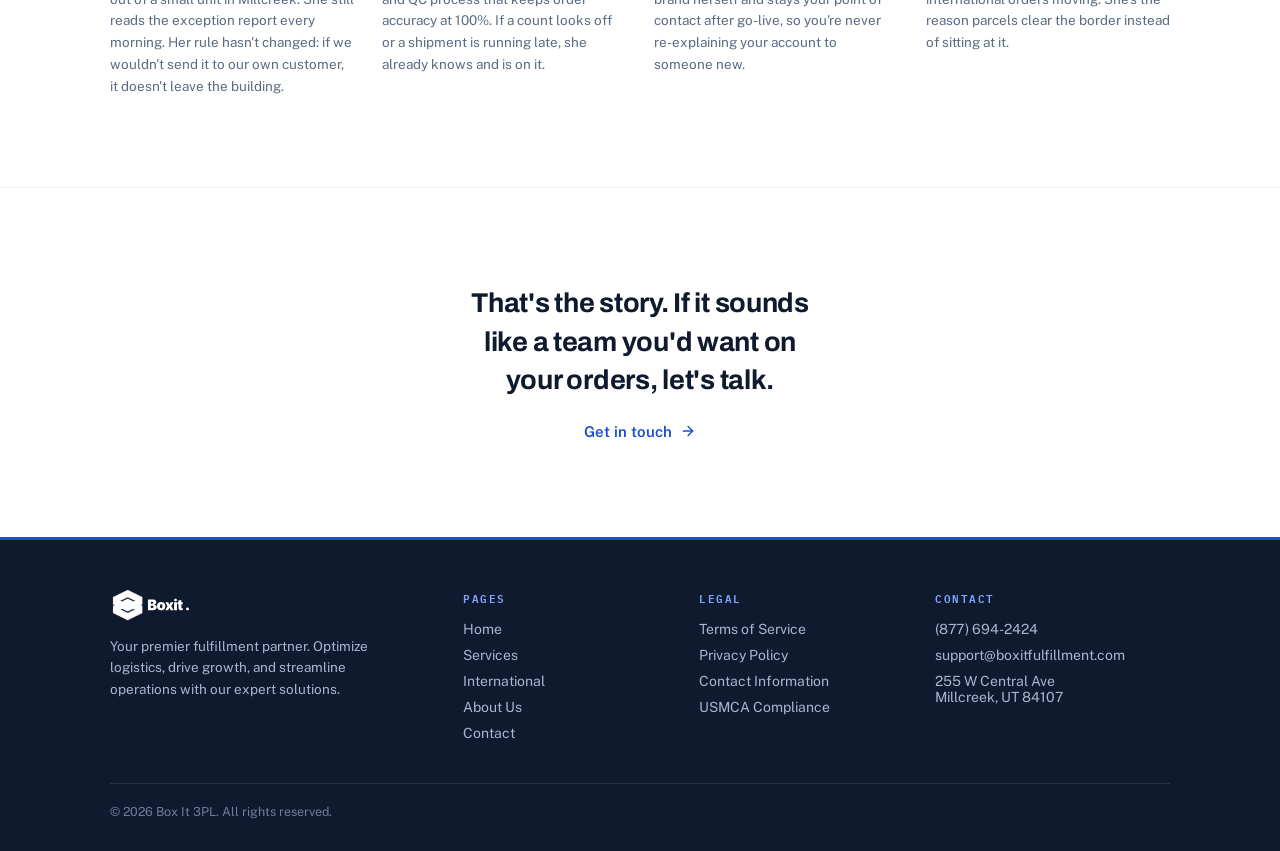
==== commit 00a15662: "Redesign home + about: editorial hero, Meet the Team, blue header, color system Homepage - Hero: ove" ====
--- a/about.html
+++ b/about.html
@@ -4,24 +4,25 @@
 <meta charset="UTF-8">
 <meta name="viewport" content="width=device-width, initial-scale=1">
 <title>About Us | Box It Fulfillment</title>
-<meta name="description" content="Founded in 2019 shipping nutraceutical products internationally, Box It 3PL now helps brands fulfill orders to 40+ countries with 100% order accuracy and on-time delivery.">
+<meta name="description" content="Founded in 2019 shipping nutraceutical products internationally, Box It 3PL is a women-led fulfillment company helping brands ship to 40+ countries at 100% order accuracy and on-time delivery.">
 <link rel="icon" type="image/svg+xml" href="Assets/Logo's/Boxit Logo.svg">
 <link rel="icon" type="image/png" href="Assets/Logo's/Boxit Logo.png">
 <link rel="apple-touch-icon" href="Assets/Logo's/Boxit Logo.png">
 <meta property="og:type" content="website">
 <meta property="og:site_name" content="Box It Fulfillment">
 <meta property="og:title" content="About Us | Box It Fulfillment">
-<meta property="og:description" content="Founded in 2019 shipping nutraceutical products internationally, Box It 3PL now helps brands fulfill orders to 40+ countries with 100% order accuracy and on-time delivery.">
+<meta property="og:description" content="Founded in 2019 shipping nutraceutical products internationally, Box It 3PL is a women-led fulfillment company helping brands ship to 40+ countries at 100% order accuracy and on-time delivery.">
 <meta property="og:url" content="https://boxitfulfillment.com/about.html">
 <meta property="og:image" content="https://boxitfulfillment.com/Assets/imgi_14_E-CommerceFulfillmentBoxIT3PL.png">
 <meta name="twitter:card" content="summary_large_image">
 <meta name="twitter:title" content="About Us | Box It Fulfillment">
-<meta name="twitter:description" content="Founded in 2019 shipping nutraceutical products internationally, Box It 3PL now helps brands fulfill orders to 40+ countries with 100% order accuracy and on-time delivery.">
+<meta name="twitter:description" content="Founded in 2019 shipping nutraceutical products internationally, Box It 3PL is a women-led fulfillment company helping brands ship to 40+ countries at 100% order accuracy and on-time delivery.">
 <meta name="twitter:image" content="https://boxitfulfillment.com/Assets/imgi_14_E-CommerceFulfillmentBoxIT3PL.png">
 <link rel="preconnect" href="https://fonts.googleapis.com">
 <link rel="preconnect" href="https://fonts.gstatic.com" crossorigin>
 <link href="https://fonts.googleapis.com/css2?family=Archivo:wght@400;700;800&family=Public+Sans:wght@400;500;600&family=IBM+Plex+Mono:wght@500;600&display=swap" rel="stylesheet">
 <link rel="stylesheet" href="styles.css">
+<noscript><style>.reveal{opacity:1;transform:none}</style></noscript>
 </head>
 <body>
 
@@ -51,96 +52,151 @@
   </div>
 </header>
 
-<!-- ============ BREADCRUMB + HERO ============ -->
 <div class="breadcrumb"><div class="wrap"><a href="index.html">Home</a><span>/</span><span class="here">About Us</span></div></div>
-<section class="hero compact">
-  <div class="wrap hero-grid">
-    <div>
-      <span class="badge"><span class="dot"></span>OUR STORY</span>
-      <h1 class="sm">Started with one nutraceutical brand. Grew into 40+ countries.</h1>
-      <p class="lede">Box It Fulfillment began in 2019 shipping nutraceutical products internationally, work that meant mastering customs, compliance, and cross-border logistics from day one. That expertise is now what every brand we ship for gets access to.</p>
-      <div class="hero-actions">
-        <button class="btn btn-primary" data-open-quote>Get a Quote<svg width="16" height="16" viewBox="0 0 24 24" fill="none" stroke="currentColor" stroke-width="2" stroke-linecap="round" stroke-linejoin="round"><path d="M5 12h14"/><path d="m12 5 7 7-7 7"/></svg></button>
-        <a class="btn btn-ghost" href="services.html">See our services</a>
-      </div>
-    </div>
-    <div class="placeholder" style="aspect-ratio:5/4"><span class="tag">Team / warehouse photo</span></div>
-  </div>
-</section>
-
-<div class="wave-divider" aria-hidden="true">
-  <div class="wave-layer wave-layer-1" data-parallax="0.06"></div>
-  <div class="wave-layer wave-layer-2" data-parallax="0.12"></div>
-</div>
-
-<!-- ============ KEY STATS ============ -->
-<section class="slim">
-  <div class="wrap keystats">
-    <div class="reveal"><div class="n blue">2019</div><div class="l">founded</div></div>
-    <div class="reveal"><div class="n">40+</div><div class="l">countries served</div></div>
-    <div class="reveal"><div class="n">100%</div><div class="l">order accuracy</div></div>
-    <div class="reveal"><div class="n">100%</div><div class="l">on-time fulfillment</div></div>
-  </div>
-</section>
-
-<!-- ============ OUR STORY ============ -->
-<section class="block">
-  <div class="wrap two">
-    <img class="photo" style="aspect-ratio:4/3" src="Assets/imgi_14_E-CommerceFulfillmentBoxIT3PL.png" alt="Box It 3PL warehouse staff scanning and packing e-commerce orders">
-    <div>
-      <div class="eyebrow">HOW WE STARTED</div>
-      <h2 style="margin-top:12px">Compliance-first, because we had to be</h2>
-      <p class="lede">Our first customers were nutraceutical brands selling into markets with strict import rules, where one mistake meant products stuck at a border. We built our processes around getting the paperwork right the first time. That discipline never went away. It's still how we run fulfillment for every brand today, whatever they sell.</p>
-      <div style="display:flex;flex-direction:column;gap:12px;margin-top:22px">
-        <div class="check"><span class="i">✓</span>Every SKU classified and documented correctly</div>
-        <div class="check"><span class="i">✓</span>Customs and compliance built into the process, not bolted on</div>
-        <div class="check"><span class="i">✓</span>The same care whether you ship 50 orders a month or 5,000</div>
-      </div>
-    </div>
-  </div>
-</section>
-
-<!-- ============ MISSION & VISION ============ -->
-<section class="block why">
-  <div class="wrap">
-    <div class="cards" style="display:grid;grid-template-columns:1fr 1fr;gap:22px">
-      <div class="card">
-        <div class="eyebrow">MISSION</div>
-        <h3 style="margin-top:12px;font-size:20px">Fulfillment muscle for growing brands</h3>
-        <p style="margin-top:10px">Give growing brands the fulfillment infrastructure of a much bigger company, without the overhead or the guesswork.</p>
-      </div>
-      <div class="card">
-        <div class="eyebrow">VISION</div>
-        <h3 style="margin-top:12px;font-size:20px">The first call when you're going global</h3>
-        <p style="margin-top:10px">Be the 3PL a brand calls first when they're ready to sell somewhere new, and the one they never have a reason to leave.</p>
-      </div>
-    </div>
-  </div>
-</section>
-
-<!-- ============ WHAT MAKES US DIFFERENT ============ -->
-<section class="block">
-  <div class="wrap">
-    <h2 style="text-align:center;margin-bottom:36px">What makes us different</h2>
-    <div class="cards3">
-      <div class="card reveal"><div class="ico"><svg width="22" height="22" viewBox="0 0 24 24" fill="none" stroke="currentColor" stroke-width="2" stroke-linecap="round" stroke-linejoin="round"><path d="M20 13c0 5-3.5 7.5-7.66 8.95a1 1 0 0 1-.67-.01C7.5 20.5 4 18 4 13V6a1 1 0 0 1 1-1c2 0 4.5-1.2 6.24-2.72a1.17 1.17 0 0 1 1.52 0C14.51 3.81 17 5 19 5a1 1 0 0 1 1 1z"/><path d="m9 12 2 2 4-4"/></svg></div><h3>Compliance built in</h3><p>Customs and duties expertise isn't an add-on for us, it's where we started. Every shipment gets that same scrutiny.</p></div>
-      <div class="card reveal"><div class="ico"><svg width="22" height="22" viewBox="0 0 24 24" fill="none" stroke="currentColor" stroke-width="2" stroke-linecap="round" stroke-linejoin="round"><path d="M19.414 14.414C21 12.828 22 11.5 22 9.5a5.5 5.5 0 0 0-9.591-3.676.6.6 0 0 1-.818.001A5.5 5.5 0 0 0 2 9.5c0 2.3 1.5 4 3 5.5l5.535 5.362a2 2 0 0 0 2.879.052 2.12 2.12 0 0 0-.004-3 2.124 2.124 0 1 0 3-3 2.124 2.124 0 0 0 3.004 0 2 2 0 0 0 0-2.828l-1.881-1.882a2.41 2.41 0 0 0-3.409 0l-1.71 1.71a2 2 0 0 1-2.828 0 2 2 0 0 1 0-2.828l2.823-2.762"/></svg></div><h3>Small enough to care</h3><p>You get a real team who knows your account, not a ticket queue. We're big enough to deliver and small enough to notice when something's off.</p></div>
-      <div class="card reveal"><div class="ico"><svg width="22" height="22" viewBox="0 0 24 24" fill="none" stroke="currentColor" stroke-width="2" stroke-linecap="round" stroke-linejoin="round"><path d="M3.85 8.62a4 4 0 0 1 4.78-4.77 4 4 0 0 1 6.74 0 4 4 0 0 1 4.78 4.78 4 4 0 0 1 0 6.74 4 4 0 0 1-4.77 4.78 4 4 0 0 1-6.75 0 4 4 0 0 1-4.78-4.77 4 4 0 0 1 0-6.76Z"/><path d="m9 12 2 2 4-4"/></svg></div><h3>Proven reliability</h3><p>100% order accuracy and 100% on-time fulfillment aren't targets we're chasing. They're what we already run on.</p></div>
-    </div>
-  </div>
-</section>
-
-<!-- ============ CTA ============ -->
-<section class="cta-band">
-  <div class="wrap">
-    <h2>Want to see how we'd handle your fulfillment?</h2>
-    <p>Tell us about your products and we'll walk you through exactly how we'd run it.</p>
-    <div class="hero-actions">
-      <button class="btn btn-white" data-open-quote>Get a Quote<svg width="16" height="16" viewBox="0 0 24 24" fill="none" stroke="currentColor" stroke-width="2" stroke-linecap="round" stroke-linejoin="round"><path d="M5 12h14"/><path d="m12 5 7 7-7 7"/></svg></button>
-      <a class="btn btn-outline-white" href="contact.html">Talk to sales</a>
-    </div>
-  </div>
-</section>
+
+<main class="about">
+
+<!-- ============ HERO ============ -->
+<section class="about-hero">
+  <div class="wrap">
+    <span class="about-kicker">EST. 2019 · MILLCREEK, UTAH</span>
+    <h1>We learned fulfillment the hard way, one customs form at a time.</h1>
+    <p class="about-lead">Box It Fulfillment began in 2019 shipping nutraceutical products into markets with strict import rules. Getting the paperwork right wasn't optional, so we built the whole company around it. Every brand we ship for now runs on that same discipline.</p>
+    <div class="about-meta">
+      <span>Founded 2019</span>
+      <span>Women-led</span>
+      <span>40+ countries</span>
+      <span>100% order accuracy</span>
+    </div>
+  </div>
+</section>
+
+<!-- ============ STORY ============ -->
+<section class="about-sec" id="story">
+  <div class="wrap">
+    <div class="about-grid">
+      <div class="about-rail">01 — THE STORY</div>
+      <div class="about-body">
+        <h2>From one brand's back office to a cross-border operation</h2>
+        <p class="lead-p">Our first customer was a single supplement brand selling into countries where one mislabeled parcel meant the whole shipment sat at the border. There was no room to wing it. We wrote our receiving, classification, and documentation process around getting it right the first time, and never stopped running it that way.</p>
+        <p>That's still the difference. Whether a brand ships fifty orders a month or five thousand, the same checks apply and the same team is accountable for them.</p>
+        <div class="timeline">
+          <div class="tl-item">
+            <div class="tl-year">2019</div>
+            <p>Founded in Millcreek, Utah, fulfilling and exporting nutraceutical orders for one brand.</p>
+          </div>
+          <div class="tl-item">
+            <div class="tl-year">2020–2021</div>
+            <p>Word moved through founder networks. We took on e-commerce and DTC brands who needed the customs know-how we had already built.</p>
+          </div>
+          <div class="tl-item">
+            <div class="tl-year">2022–2023</div>
+            <p>Expanded the warehouse, added real-time inventory and direct store integrations, and crossed into 40+ destination countries.</p>
+          </div>
+          <div class="tl-item">
+            <div class="tl-year">Today</div>
+            <p>A women-led 3PL running domestic and cross-border fulfillment at 100% order accuracy and 100% on-time, for brands that want a team that answers.</p>
+          </div>
+        </div>
+      </div>
+    </div>
+  </div>
+</section>
+
+<!-- ============ VALUES ============ -->
+<section class="about-sec" id="values">
+  <div class="wrap">
+    <div class="about-grid">
+      <div class="about-rail">02 — WHAT WE STAND FOR</div>
+      <div class="about-body wide">
+        <h2>What we stand for</h2>
+        <p>Three things we don't compromise on, whatever the order volume.</p>
+        <div class="values">
+          <div class="value">
+            <div class="vn">01</div>
+            <div>
+              <h3>Get the paperwork right the first time</h3>
+              <p>Customs classification, duties, and documentation are checked before anything ships. A held parcel costs your customer more than a slow one.</p>
+            </div>
+          </div>
+          <div class="value">
+            <div class="vn">02</div>
+            <div>
+              <h3>Stay small enough to notice</h3>
+              <p>You get a named team that knows your account, not a ticket queue. When something looks off, we call you before you call us.</p>
+            </div>
+          </div>
+          <div class="value">
+            <div class="vn">03</div>
+            <div>
+              <h3>Earn the renewal every quarter</h3>
+              <p>No long lock-in contracts. We keep your business by running it well, and the brands who started with us are mostly still here.</p>
+            </div>
+          </div>
+        </div>
+      </div>
+    </div>
+  </div>
+</section>
+
+<!-- ============ NUMBERS ============ -->
+<section class="about-sec dark about-numbers" aria-label="Box It by the numbers">
+  <div class="wrap">
+    <div class="an"><strong>2019</strong><span>FOUNDED</span></div>
+    <div class="an"><strong>40+</strong><span>COUNTRIES SHIPPED TO</span></div>
+    <div class="an"><strong>100%</strong><span>ORDER ACCURACY</span></div>
+    <div class="an"><strong>100%</strong><span>ON-TIME FULFILLMENT</span></div>
+  </div>
+</section>
+
+<!-- ============ MEET THE TEAM ============ -->
+<section class="about-sec" id="team">
+  <div class="wrap">
+    <div class="about-grid">
+      <div class="about-rail">03 — THE TEAM</div>
+      <div class="about-body wide">
+        <h2>The people who own your orders</h2>
+        <p>Box It is led and operated by women, from the founder to the head of operations to the compliance lead and the client managers you'll work with day to day. Same team, same standards, since 2019.</p>
+      </div>
+    </div>
+    <div class="team-grid" style="margin-top:clamp(28px,4vw,44px)">
+      <article class="team-card">
+        <div class="team-ph"><span class="mono">AR</span></div>
+        <div class="team-name">Alina Reyes</div>
+        <div class="team-role">Founder &amp; CEO</div>
+        <p>Alina started Box It in 2019 packing nutraceutical orders for a single brand out of a small unit in Millcreek. She still reads the exception report every morning. Her rule hasn't changed: if we wouldn't send it to our own customer, it doesn't leave the building.</p>
+      </article>
+      <article class="team-card">
+        <div class="team-ph"><span class="mono">PN</span></div>
+        <div class="team-name">Priya Nair</div>
+        <div class="team-role">Head of Operations</div>
+        <p>Priya runs the warehouse floor and the people on it. She built the receiving and QC process that keeps order accuracy at 100%. If a count looks off or a shipment is running late, she already knows and is on it.</p>
+      </article>
+      <article class="team-card">
+        <div class="team-ph"><span class="mono">DW</span></div>
+        <div class="team-name">Dana Whitfield</div>
+        <div class="team-role">Client Success Lead</div>
+        <p>Dana is the person on the other end of the phone. She onboards every new brand herself and stays your point of contact after go-live, so you're never re-explaining your account to someone new.</p>
+      </article>
+      <article class="team-card">
+        <div class="team-ph"><span class="mono">MC</span></div>
+        <div class="team-name">Marisol Cortez</div>
+        <div class="team-role">Compliance &amp; Cross-Border</div>
+        <p>Marisol handles customs classification, duties, and the paperwork that keeps international orders moving. She's the reason parcels clear the border instead of sitting at it.</p>
+      </article>
+    </div>
+  </div>
+</section>
+
+<!-- ============ CLOSE ============ -->
+<section class="about-close">
+  <div class="wrap">
+    <p>That's the story. If it sounds like a team you'd want on your orders, let's talk.</p>
+    <a href="contact.html">Get in touch<svg width="16" height="16" viewBox="0 0 24 24" fill="none" stroke="currentColor" stroke-width="2" stroke-linecap="round" stroke-linejoin="round"><path d="M5 12h14"/><path d="m12 5 7 7-7 7"/></svg></a>
+  </div>
+</section>
+
+</main>
 
 <!-- ============ FOOTER ============ -->
 <footer class="site">
@@ -167,15 +223,15 @@
     </div>
     <form class="modal-body" onsubmit="return false">
       <div class="fgrid">
-        <div class="field"><label>First Name *</label><input name="First Name" placeholder="Jane"></div>
-        <div class="field"><label>Last Name *</label><input name="Last Name" placeholder="Doe"></div>
-        <div class="field"><label>Email *</label><input name="Email" placeholder="jane@brand.com" type="email"></div>
-        <div class="field"><label>Company *</label><input name="Company" placeholder="Brand Co."></div>
-        <div class="field"><label>Service Needs</label><select name="Service Needs"><option>Select a service</option><option>Fulfillment Services</option><option>Warehousing</option><option>Shipping Solutions</option><option>Inventory Management</option><option>Returns Processing</option><option>International Shipping</option></select></div>
-        <div class="field"><label>Shipping To</label><select name="Shipping To"><option>Select destination</option><option>United States (domestic)</option><option>Canada</option><option>United Kingdom</option><option>European Union</option><option>Multiple / not sure</option></select></div>
-      </div>
-      <div class="field full"><label>Monthly Volume</label><select name="Monthly Volume"><option>Select range</option><option>1–50 orders</option><option>51–200 orders</option><option>201–500 orders</option><option>501–1000 orders</option><option>1000+ orders</option></select></div>
-      <div class="field full"><label>Message</label><textarea name="Message" placeholder="Tell us about your products, destinations, and volume…"></textarea></div>
+        <div class="field"><label for="m-first">First Name *</label><input id="m-first" name="First Name" placeholder="Jane"></div>
+        <div class="field"><label for="m-last">Last Name *</label><input id="m-last" name="Last Name" placeholder="Doe"></div>
+        <div class="field"><label for="m-email">Email *</label><input id="m-email" name="Email" placeholder="jane@brand.com" type="email"></div>
+        <div class="field"><label for="m-company">Company *</label><input id="m-company" name="Company" placeholder="Brand Co."></div>
+        <div class="field"><label for="m-service">Service Needs</label><select id="m-service" name="Service Needs"><option>Select a service</option><option>Fulfillment Services</option><option>Warehousing</option><option>Shipping Solutions</option><option>Inventory Management</option><option>Returns Processing</option><option>International Shipping</option></select></div>
+        <div class="field"><label for="m-dest">Shipping To</label><select id="m-dest" name="Shipping To"><option>Select destination</option><option>United States (domestic)</option><option>Canada</option><option>United Kingdom</option><option>European Union</option><option>Multiple / not sure</option></select></div>
+      </div>
+      <div class="field full"><label for="m-vol">Monthly Volume</label><select id="m-vol" name="Monthly Volume"><option>Select range</option><option>1–50 orders</option><option>51–200 orders</option><option>201–500 orders</option><option>501–1000 orders</option><option>1000+ orders</option></select></div>
+      <div class="field full"><label for="m-msg">Message</label><textarea id="m-msg" name="Message" placeholder="Tell us about your products, destinations, and volume…"></textarea></div>
       <button class="btn btn-primary" style="width:100%;margin-top:18px">Send Message</button>
     </form>
   </div>
--- a/styles.css
+++ b/styles.css
@@ -4,9 +4,19 @@
    usmca.html, contact.html
    =================================================================== */
 :root{
-  --blue:#1B4DD1; --blue-dark:#0E2E7A; --ink:#0F1A2E; --muted:#5A6B85;
+  --blue:#1B4DD1; --blue-dark:#0E2E7A; --blue-bright:#2E6BFF; --ink:#0F1A2E; --muted:#5A6B85;
   --faint:#8593AB; --line:#E4E9F2; --line2:#EEF2F8; --bg:#fff; --bg2:#F7F9FD; --chip:#EAF0FE;
-  --teal:#17B8C4; --chip2:#E6F8FA;
+  --teal:#17B8C4; --teal-deep:#0A6E78; --chip2:#E6F8FA;
+  /* section washes — pale, tinted, alternating */
+  --wash:#EBF1FF; --wash-teal:#E4F5F7;
+  /* fluid spacing + rhythm */
+  --wrap:1140px;
+  --section:clamp(56px,9vw,104px);
+  --gap:clamp(22px,4vw,48px);
+  --r-sm:8px; --r:12px; --r-lg:18px;
+  --shadow-card:0 20px 50px -24px rgba(15,26,46,.3);
+  --shadow-lift:0 26px 60px -22px rgba(27,77,209,.3);
+  --shadow-btn:0 10px 24px -10px rgba(27,77,209,.55);
 }
 *{box-sizing:border-box}
 html{scroll-behavior:smooth}
@@ -14,63 +24,68 @@
 a{text-decoration:none;color:inherit}
 h1,h2,h3,h4,p{margin:0}
 img{max-width:100%;display:block}
-.wrap{max-width:1140px;margin:0 auto;padding-left:40px;padding-right:40px}
+.wrap{max-width:var(--wrap);margin:0 auto;padding-left:clamp(20px,5vw,40px);padding-right:clamp(20px,5vw,40px)}
 
 /* Buttons */
-.btn{display:inline-block;font:600 15px 'Public Sans',sans-serif;padding:14px 26px;border-radius:8px;cursor:pointer;border:none;transition:background-color .15s ease,color .15s ease,border-color .15s ease}
-.btn-primary{background:var(--blue);color:#fff}
-.btn-primary:hover{background:var(--blue-dark)}
+.btn{display:inline-block;font:600 15px 'Public Sans',sans-serif;padding:14px 26px;border-radius:8px;cursor:pointer;border:none;transition:background-color .15s ease,color .15s ease,border-color .15s ease,box-shadow .18s ease,transform .18s ease}
+.btn-primary{background:var(--blue);color:#fff;box-shadow:var(--shadow-btn)}
+.btn-primary:hover{background:var(--blue-dark);box-shadow:0 16px 34px -12px rgba(27,77,209,.62);transform:translateY(-1px)}
 .btn-ghost{background:#fff;color:var(--ink);border:1px solid #D8E0EE}
-.btn-ghost:hover{border-color:var(--blue);color:var(--blue)}
+.btn-ghost:hover{border-color:var(--blue);color:var(--blue);box-shadow:0 10px 24px -14px rgba(27,77,209,.4)}
 .btn-white{background:#fff;color:var(--blue)}
-.btn-white:hover{background:var(--chip)}
+.btn-white:hover{background:var(--chip);transform:translateY(-1px)}
 .btn-outline-white{background:transparent;color:#fff;border:1px solid rgba(255,255,255,.5)}
-.btn-outline-white:hover{border-color:#fff}
+.btn-outline-white:hover{border-color:#fff;background:rgba(255,255,255,.1)}
 [data-open-quote] svg{vertical-align:-3px;margin-left:8px}
 .eyebrow{font:600 11px 'IBM Plex Mono',monospace;letter-spacing:.16em;color:var(--blue)}
-
-/* Header */
-header.site{position:sticky;top:0;z-index:50;background:#fff;border-bottom:1px solid var(--line)}
+.eyebrow::before{content:"";display:inline-block;width:20px;height:2px;background:currentColor;
+  vertical-align:middle;margin-right:10px;margin-bottom:2px;opacity:.75}
+.logos .eyebrow::before,.hero-center .eyebrow::before{display:none}
+
+/* Header — solid brand blue */
+header.site{position:sticky;top:0;z-index:50;background:var(--blue);border-bottom:1px solid rgba(255,255,255,.14)}
 .navbar{display:flex;align-items:center;justify-content:space-between;padding:16px 40px;max-width:1140px;margin:0 auto}
 .logo{display:flex;align-items:center;gap:12px}
 .logo img{height:34px;display:block}
-.logo-sub{font:600 8.5px/1 'IBM Plex Mono',monospace;letter-spacing:.22em;color:var(--faint)}
+header.site .logo img{filter:brightness(0) invert(1)}
+.logo-sub{font:600 8.5px/1 'IBM Plex Mono',monospace;letter-spacing:.22em;color:rgba(255,255,255,.82)}
 footer.site .logo img{filter:brightness(0) invert(1)}
 nav.main{display:flex;align-items:center;gap:30px;font:600 14.5px 'Public Sans',sans-serif}
-nav.main a{color:var(--muted);transition:color .15s ease}
-nav.main a.active,nav.main a:hover{color:var(--ink)}
+nav.main a{color:rgba(255,255,255,.82);transition:color .15s ease}
+nav.main a.active,nav.main a:hover{color:#fff}
 .dropdown{position:relative}
-.dropdown>button{background:none;border:none;cursor:pointer;font:inherit;color:var(--muted);display:flex;align-items:center;gap:5px;padding:0;transition:color .15s ease}
-.dropdown>button:hover,.dropdown.active>button{color:var(--ink)}
-.dropdown .caret{font-size:9px;color:var(--blue)}
+.dropdown>button{background:none;border:none;cursor:pointer;font:inherit;color:rgba(255,255,255,.82);display:flex;align-items:center;gap:5px;padding:0;transition:color .15s ease}
+.dropdown>button:hover,.dropdown.active>button{color:#fff}
+.dropdown .caret{font-size:9px;color:rgba(255,255,255,.7)}
 .dropdown-menu{position:absolute;top:calc(100% + 18px);left:-18px;width:288px;background:#fff;border:1px solid var(--line);border-radius:10px;box-shadow:0 24px 50px -18px rgba(15,26,46,.4);padding:8px;opacity:0;visibility:hidden;transform:translateY(-6px);transition:opacity .16s ease,visibility .16s ease,transform .16s ease}
 .dropdown.open .dropdown-menu,.dropdown:hover .dropdown-menu{opacity:1;visibility:visible;transform:translateY(0)}
 .dropdown-menu::before{content:"";position:absolute;top:-7px;left:34px;width:12px;height:12px;background:#fff;border-left:1px solid var(--line);border-top:1px solid var(--line);transform:rotate(45deg)}
-.dropdown-menu a{display:block;padding:11px 13px;border-radius:7px;color:var(--ink);transition:background-color .15s ease}
+nav.main .dropdown-menu a{display:block;padding:11px 13px;border-radius:7px;color:var(--ink);transition:background-color .15s ease}
 .dropdown-menu a:hover,.dropdown-menu a.active{background:#F2F6FF}
-.dropdown-menu .t{display:block;font:600 14px 'Public Sans',sans-serif}
+.dropdown-menu .t{display:block;font:600 14px 'Public Sans',sans-serif;color:var(--ink)}
+.dropdown-menu a:hover .t,.dropdown-menu a.active .t{color:var(--blue)}
 .dropdown-menu .d{display:block;font:400 11.5px/1.3 'Public Sans',sans-serif;color:var(--faint);margin-top:2px}
-.nav-cta{background:var(--blue);color:#fff;font:600 14.5px 'Public Sans',sans-serif;padding:11px 22px;border-radius:7px;border:none;cursor:pointer;transition:background-color .15s ease}
-.nav-cta:hover{background:var(--blue-dark)}
-.menu-toggle{display:none;background:none;border:none;cursor:pointer;color:var(--ink);padding:4px;align-items:center;justify-content:center}
+.nav-cta{background:#fff;color:var(--blue);font:600 14.5px 'Public Sans',sans-serif;padding:11px 22px;border-radius:7px;border:none;cursor:pointer;transition:background-color .15s ease,box-shadow .15s ease}
+.nav-cta:hover{background:var(--chip);box-shadow:0 8px 20px -8px rgba(0,0,0,.25)}
+.menu-toggle{display:none;background:none;border:none;cursor:pointer;color:#fff;padding:4px;align-items:center;justify-content:center}
 
 /* Breadcrumb */
-.breadcrumb{padding:22px 0 0;background:linear-gradient(180deg,var(--bg2),#fff)}
+.breadcrumb{padding:22px 0 0;background:linear-gradient(180deg,var(--wash),#fff)}
 .breadcrumb .wrap{display:flex;gap:8px;align-items:center;font:500 13px 'Public Sans';color:var(--faint)}
 .breadcrumb a{color:var(--faint);transition:color .15s ease}
 .breadcrumb a:hover{color:var(--blue)}
 .breadcrumb .here{color:var(--blue)}
 
 /* Hero */
-.hero{background:linear-gradient(180deg,var(--bg2),#fff);padding:64px 0 72px}
+.hero{background:linear-gradient(180deg,var(--wash),#fff 82%);padding:clamp(44px,7vw,78px) 0 clamp(52px,8vw,84px)}
 .hero.compact{padding:38px 0 64px}
-.hero-grid{display:grid;grid-template-columns:1.05fr .95fr;gap:48px;align-items:center}
+.hero-grid{display:grid;grid-template-columns:1.05fr .95fr;gap:clamp(32px,5vw,56px);align-items:center}
 .hero-center{text-align:center}
 .badge{display:inline-flex;align-items:center;gap:8px;font:600 11px 'IBM Plex Mono',monospace;letter-spacing:.14em;color:var(--blue);background:var(--chip);padding:7px 12px;border-radius:100px}
 .badge .dot{width:6px;height:6px;border-radius:50%;background:var(--blue)}
-h1{font:800 52px/1.05 'Archivo',sans-serif;letter-spacing:-.025em;margin-top:22px}
-h1.sm{font-size:50px}
-.lede{font:400 17px/1.6 'Public Sans',sans-serif;color:var(--muted);margin-top:20px;max-width:520px;text-wrap:pretty}
+h1{font:800 clamp(2.3rem,1.35rem + 3.5vw,3.4rem)/1.05 'Archivo',sans-serif;letter-spacing:-.025em;margin-top:22px;text-wrap:balance}
+h1.sm{font-size:clamp(2.15rem,1.4rem + 2.6vw,3rem)}
+.lede{font:400 clamp(1rem,.96rem + .3vw,1.12rem)/1.6 'Public Sans',sans-serif;color:var(--muted);margin-top:20px;max-width:520px;text-wrap:pretty}
 .hero-center .lede{margin-left:auto;margin-right:auto;max-width:600px}
 .hero-actions{display:flex;gap:14px;margin-top:30px;flex-wrap:wrap}
 .hero-center .hero-actions{justify-content:center}
@@ -80,24 +95,24 @@
 .divider{width:1px;height:34px;background:var(--line)}
 .placeholder{border-radius:12px;border:1px solid var(--line);background-image:repeating-linear-gradient(45deg,#EAF0FE,#EAF0FE 14px,#E1EAFC 14px,#E1EAFC 28px);display:flex;align-items:center;justify-content:center;position:relative;overflow:hidden}
 .placeholder .tag{position:relative;font:600 12px 'IBM Plex Mono',monospace;letter-spacing:.1em;color:var(--muted);background:#fff;padding:9px 16px;border-radius:100px;border:1px solid var(--line)}
-.photo{width:100%;border-radius:12px;border:1px solid var(--line);object-fit:cover}
+.photo{width:100%;height:auto;border-radius:12px;border:1px solid var(--line);object-fit:cover}
 
 /* Wave divider — subtle blue/teal waves, endlessly drifting right-to-left */
 .wave-divider{position:relative;height:64px;overflow:hidden;margin-bottom:-1px}
 .wave-layer{position:absolute;left:0;right:0;top:-12px;height:calc(100% + 24px);background-repeat:repeat-x;background-size:1440px 100%}
-.wave-layer-1{background-image:url("data:image/svg+xml,<svg xmlns='http://www.w3.org/2000/svg' viewBox='0 0 1440 120' preserveAspectRatio='none'><path d='M0,50 C120,20 240,20 360,50 C480,80 600,80 720,50 C840,20 960,20 1080,50 C1200,80 1320,80 1440,50 L1440,120 L0,120 Z' fill='%231B4DD1' fill-opacity='.05'/></svg>");animation:wave-flow 26s linear infinite}
-.wave-layer-2{background-image:url("data:image/svg+xml,<svg xmlns='http://www.w3.org/2000/svg' viewBox='0 0 1440 120' preserveAspectRatio='none'><path d='M0,70 C120,100 240,100 360,70 C480,40 600,40 720,70 C840,100 960,100 1080,70 C1200,40 1320,40 1440,70 L1440,120 L0,120 Z' fill='%2317B8C4' fill-opacity='.06'/></svg>");animation:wave-flow 16s linear infinite}
+.wave-layer-1{background-image:url("data:image/svg+xml,<svg xmlns='http://www.w3.org/2000/svg' viewBox='0 0 1440 120' preserveAspectRatio='none'><path d='M0,50 C120,20 240,20 360,50 C480,80 600,80 720,50 C840,20 960,20 1080,50 C1200,80 1320,80 1440,50 L1440,120 L0,120 Z' fill='%231B4DD1' fill-opacity='.10'/></svg>");animation:wave-flow 26s linear infinite}
+.wave-layer-2{background-image:url("data:image/svg+xml,<svg xmlns='http://www.w3.org/2000/svg' viewBox='0 0 1440 120' preserveAspectRatio='none'><path d='M0,70 C120,100 240,100 360,70 C480,40 600,40 720,70 C840,100 960,100 1080,70 C1200,40 1320,40 1440,70 L1440,120 L0,120 Z' fill='%2317B8C4' fill-opacity='.13'/></svg>");animation:wave-flow 16s linear infinite}
 @keyframes wave-flow{from{background-position-x:0}to{background-position-x:1440px}}
 
 /* Generic sections */
-section.block{padding:64px 0;border-top:1px solid var(--line2)}
+section.block{padding:var(--section) 0;border-top:1px solid var(--line2)}
 section.slim{padding:34px 0;border-top:1px solid var(--line2)}
-.two{display:grid;grid-template-columns:1fr 1fr;gap:44px;align-items:center}
+.two{display:grid;grid-template-columns:1fr 1fr;gap:clamp(32px,5vw,60px);align-items:center}
 .two.top{align-items:start}
-h2{font:800 34px/1.1 'Archivo',sans-serif;letter-spacing:-.02em}
-h2.sm{font-size:30px}
+h2{font:800 clamp(1.7rem,1.15rem + 2.1vw,2.35rem)/1.12 'Archivo',sans-serif;letter-spacing:-.02em;text-wrap:balance}
+h2.sm{font-size:clamp(1.5rem,1.2rem + 1.3vw,1.9rem)}
 .check{display:flex;align-items:center;gap:11px;font:500 15px 'Public Sans',sans-serif;color:var(--ink)}
-.check .i{width:22px;height:22px;border-radius:50%;background:var(--chip);color:var(--blue);display:flex;align-items:center;justify-content:center;font-size:12px;flex:none}
+.check .i{width:22px;height:22px;border-radius:50%;background:var(--blue);color:#fff;display:flex;align-items:center;justify-content:center;font-size:12px;flex:none;box-shadow:0 4px 10px -3px rgba(27,77,209,.5)}
 .check.text{align-items:flex-start}
 .check.text .i{background:none;color:var(--blue);width:auto;height:auto}
 
@@ -108,7 +123,10 @@
 .keystats .l{font:500 13px 'Public Sans';color:var(--muted);margin-top:4px}
 
 /* Process / steps */
-.process{background:var(--ink);color:#fff;padding:64px 0}
+.process{background:
+  radial-gradient(900px 460px at 85% -10%,rgba(23,184,196,.16),transparent 60%),
+  radial-gradient(760px 420px at 8% 115%,rgba(46,107,255,.2),transparent 60%),
+  var(--ink);color:#fff;padding:64px 0}
 .process.tight{padding:56px 0}
 .process-head{text-align:center;max-width:640px;margin:0 auto 44px}
 .process-head .eyebrow{color:#7FA8FF}
@@ -135,32 +153,18 @@
 .cards3 .card:nth-child(even) .ico,.cards4 .card:nth-child(even) .ico{background:var(--chip2);color:var(--teal)}
 
 /* Why band */
-.why{background:var(--bg2)}
+.why{background:var(--wash)}
 .why .card{padding:26px}
 .why .ico{width:44px;height:44px;border-radius:8px}
 .why h3{font:700 18px 'Archivo',sans-serif;margin-top:16px}
 .why p{font:400 14px/1.6 'Public Sans',sans-serif;color:var(--muted);margin-top:8px}
 
 /* Partners */
-.partners{text-align:center;overflow:hidden}
+.partners{text-align:center}
 .chips{display:flex;flex-wrap:wrap;justify-content:center;gap:12px;margin-top:22px}
 .chip{font:700 15px 'Archivo';color:var(--muted);border:1px solid var(--line);border-radius:7px;padding:10px 20px}
 .chips.left{justify-content:flex-start}
 .chips .chip.lg{font-size:16px;padding:14px 22px;background:#fff}
-
-/* Partners marquee */
-.marquee{overflow:hidden;-webkit-mask-image:linear-gradient(90deg,transparent,#000 6%,#000 94%,transparent);mask-image:linear-gradient(90deg,transparent,#000 6%,#000 94%,transparent)}
-.marquee+.marquee{margin-top:16px}
-.marquee-track{display:flex;width:max-content;gap:16px;animation:marquee-left 38s linear infinite}
-.marquee-track.reverse{animation-name:marquee-right}
-.marquee:hover .marquee-track{animation-play-state:paused}
-.partner-card{flex:none;width:168px;height:92px;border:1px solid var(--line);border-radius:11px;background:#fff;display:flex;align-items:center;justify-content:center;padding:0 22px}
-.partner-card svg{height:26px;width:auto;max-width:100%;fill:var(--faint);transition:fill .2s ease}
-.partner-card:hover svg{fill:var(--brand,var(--faint))}
-.partner-card .wordmark{font:700 17px 'Archivo';color:var(--muted);transition:color .2s ease}
-.partner-card:hover .wordmark{color:var(--brand,var(--muted))}
-@keyframes marquee-left{from{transform:translateX(0)}to{transform:translateX(-50%)}}
-@keyframes marquee-right{from{transform:translateX(-50%)}to{transform:translateX(0)}}
 
 /* Charges table (international) */
 .table-card{border:1px solid var(--line);border-radius:11px;overflow:hidden}
@@ -220,7 +224,7 @@
 .cta-band .hero-actions{justify-content:center}
 
 /* Quote section (index) */
-.quote-sec{background:linear-gradient(180deg,var(--bg2),#fff)}
+.quote-sec{background:linear-gradient(180deg,#fff,var(--wash))}
 .quote-grid{display:grid;grid-template-columns:.9fr 1.1fr;gap:48px;align-items:start}
 .contact-row{display:flex;align-items:center;gap:12px;font:500 15px 'Public Sans';color:var(--ink)}
 .contact-row .ci{width:34px;height:34px;border-radius:7px;background:var(--chip);color:var(--blue);display:flex;align-items:center;justify-content:center;flex:none}
@@ -244,15 +248,15 @@
 .testimonial-card p{font:400 14.5px/1.65 'Public Sans';color:#D7E0F2;margin-top:14px}
 .testimonial-card .who{font:600 13px 'Public Sans';color:#8FA3C7;margin-top:16px}
 .fgrid{display:grid;grid-template-columns:1fr 1fr;gap:14px}
-.field{display:flex;flex-direction:column;gap:6px}
+.field{display:flex;flex-direction:column;gap:6px;min-width:0}
 .field label{font:600 12px 'Public Sans';color:var(--muted)}
-.field input,.field select,.field textarea{border:1px solid #D8E0EE;border-radius:7px;padding:11px 13px;font:400 14px 'Public Sans';outline:none;background:#fff;transition:border-color .15s ease}
+.field input,.field select,.field textarea{width:100%;min-width:0;border:1px solid #D8E0EE;border-radius:7px;padding:11px 13px;font:400 14px 'Public Sans';outline:none;background:#fff;transition:border-color .15s ease}
 .field input:focus,.field select:focus,.field textarea:focus{border-color:var(--blue)}
 .field textarea{min-height:80px;resize:vertical}
 .full{margin-top:14px}
 
 /* Footer */
-footer.site{background:var(--ink);color:#fff;padding:48px 0 32px}
+footer.site{background:var(--ink);color:#fff;padding:48px 0 32px;border-top:3px solid var(--blue)}
 .fgrid4{display:grid;grid-template-columns:1.6fr 1fr 1fr 1.2fr;gap:40px}
 .fhead{font:600 11px 'IBM Plex Mono',monospace;letter-spacing:.14em;color:#7FA8FF;margin-bottom:14px}
 .fcol a,.fcol span{display:block;font:400 14px 'Public Sans';color:#A9B6CE;margin-bottom:10px}
@@ -278,6 +282,132 @@
 .modal-close:hover{background:rgba(255,255,255,.3)}
 .modal-body{padding:26px 30px 30px}
 
+/* ===================================================================
+   Home page — layered hero, logo weave, bento services, team
+   =================================================================== */
+
+/* Editorial hero — oversized video that bleeds off the right edge */
+.hero-home{position:relative;overflow:hidden}
+.hero-home::before{content:"";position:absolute;top:-45%;right:-6%;width:60%;height:180%;z-index:0;
+  background:radial-gradient(closest-side,rgba(46,107,255,.18),transparent 70%);pointer-events:none}
+.hero-home-inner{position:relative;z-index:1;display:grid;
+  grid-template-columns:minmax(0,486px) minmax(0,1fr);
+  gap:clamp(22px,3.5vw,60px);align-items:center;
+  padding-left:max(clamp(20px,5vw,40px),calc(50% - 566px));padding-right:0}
+.hero-home-copy{padding:clamp(8px,3vw,28px) 0}
+.hero-home-copy h1{font:800 clamp(2.55rem,1.1rem + 5.1vw,4.2rem)/1.0 'Archivo',sans-serif;
+  letter-spacing:-.03em;margin-top:20px;text-wrap:balance}
+.hero-home-copy h1 .hl{color:var(--blue)}
+.hero-home-copy .lede{max-width:430px}
+.hero-home-copy .hero-actions{margin-top:30px}
+
+.hero-home-media{position:relative}
+.hero-frame{position:relative;z-index:1;aspect-ratio:3/2;border-radius:var(--r-lg) 0 0 var(--r-lg);overflow:hidden;
+  box-shadow:-40px 50px 90px -40px rgba(11,26,64,.55);background:#0B1220}
+.hero-frame video,.hero-frame img{position:absolute;inset:0;width:100%;height:100%;object-fit:cover;display:block}
+.hero-frame::after{content:"";position:absolute;inset:0;pointer-events:none;
+  background:linear-gradient(180deg,rgba(11,18,32,.32),transparent 24%,transparent 70%,rgba(11,18,32,.34))}
+.hero-frame .tag{position:absolute;left:16px;top:16px;z-index:2;display:inline-flex;align-items:center;gap:8px;
+  font:600 11px 'IBM Plex Mono',monospace;letter-spacing:.12em;color:#fff;background:rgba(15,26,46,.5);
+  backdrop-filter:blur(4px);padding:8px 13px;border-radius:100px;border:1px solid rgba(255,255,255,.18)}
+.hero-frame .tag .dot{width:7px;height:7px;border-radius:50%;background:var(--teal);box-shadow:0 0 0 3px rgba(23,184,196,.3)}
+.hero-stats{position:relative;z-index:2;display:flex;flex-wrap:wrap;gap:14px 28px;margin-top:24px;padding:16px 22px;
+  background:#fff;border:1px solid var(--line);border-radius:14px;box-shadow:var(--shadow-card)}
+.hero-stats>div{display:flex;flex-direction:column;gap:1px}
+.hero-stats strong{font:800 21px 'Archivo',sans-serif;color:var(--blue)}
+.hero-stats span{font:500 11.5px 'Public Sans',sans-serif;color:var(--faint)}
+@media(min-width:1024px){
+  .hero-stats{position:absolute;left:-38px;bottom:30px;margin-top:0;flex-direction:column;gap:14px;padding:20px 24px}
+}
+@media(max-width:900px){
+  .hero-home-inner{grid-template-columns:1fr;padding-left:clamp(20px,5vw,40px);padding-right:clamp(20px,5vw,40px)}
+  .hero-frame{aspect-ratio:4/3;border-radius:var(--r-lg)}
+}
+
+/* Trusted-by — staggered "weave" layout */
+.logos{padding:clamp(38px,6vw,60px) 0;border-top:1px solid var(--line2);background:#fff;overflow-x:clip}
+.logos .eyebrow{color:var(--muted);text-align:center;display:block}
+.logo-weave{margin-top:clamp(26px,4vw,40px);display:flex;flex-direction:column;gap:clamp(22px,3.4vw,34px)}
+.logo-row{display:flex;flex-wrap:wrap;align-items:center;justify-content:center;gap:clamp(30px,6vw,66px)}
+.logo-row:nth-child(odd){transform:translateX(clamp(-40px,-3.5vw,-16px))}
+.logo-row:nth-child(even){transform:translateX(clamp(16px,3.5vw,40px))}
+.logo-weave img{height:clamp(30px,4.6vw,44px);width:auto;object-fit:contain;
+  filter:grayscale(1);opacity:.62;transition:filter .2s ease,opacity .2s ease}
+.logo-weave img:hover{filter:grayscale(0);opacity:1}
+@media(max-width:760px){
+  .logo-row{transform:none!important;gap:26px 34px}
+}
+
+/* Section intro (eyebrow + heading + lead, editorial) */
+.sec-intro{display:grid;grid-template-columns:1fr;gap:16px;max-width:720px;margin-bottom:clamp(32px,5vw,52px)}
+.sec-intro.between{max-width:none;grid-template-columns:1fr auto;align-items:end;column-gap:32px}
+.sec-intro h2{margin-top:6px}
+.sec-intro p{font:400 clamp(1rem,.96rem + .25vw,1.1rem)/1.6 'Public Sans';color:var(--muted);text-wrap:pretty}
+.sec-link{font:600 14px 'Public Sans';color:var(--blue);white-space:nowrap;display:inline-flex;align-items:center;gap:6px}
+.sec-link svg{transition:transform .18s ease}
+.sec-link:hover svg{transform:translateX(3px)}
+
+/* Bento services grid */
+.bento{display:grid;grid-template-columns:repeat(6,1fr);gap:clamp(12px,1.6vw,18px)}
+.bento-item{position:relative;border:1px solid var(--line);border-radius:var(--r);padding:clamp(20px,2.4vw,28px);
+  background:#fff;overflow:hidden;display:flex;flex-direction:column;gap:10px;min-height:210px;transition:.2s ease}
+.bento-item:hover{border-color:var(--blue);box-shadow:var(--shadow-lift);transform:translateY(-3px)}
+.bento-item .ico{width:44px;height:44px;border-radius:9px;background:var(--chip);color:var(--blue);
+  display:flex;align-items:center;justify-content:center;flex:none}
+.bento-item:nth-child(2) .ico,.bento-item:nth-child(4) .ico{background:var(--chip2);color:var(--teal)}
+.bento-item h3{font:700 18px 'Archivo',sans-serif;margin-top:2px}
+.bento-item p{font:400 13.5px/1.6 'Public Sans';color:var(--muted)}
+.bento-item .b-span{margin-top:auto;font:600 12px 'IBM Plex Mono',monospace;letter-spacing:.08em;color:var(--faint)}
+.bento-item.col-3{grid-column:span 3}
+.bento-item.col-2{grid-column:span 2}
+.bento-item.col-4{grid-column:span 4}
+/* Image feature tiles */
+.bento-item.media{color:#fff;justify-content:flex-end;border-color:transparent;min-height:250px}
+.bento-item.media img{position:absolute;inset:0;width:100%;height:100%;object-fit:cover;z-index:0}
+.bento-item.media::after{content:"";position:absolute;inset:0;z-index:1;
+  background:linear-gradient(180deg,rgba(9,15,26,.15) 0%,rgba(9,15,26,.5) 55%,rgba(9,15,26,.86) 100%)}
+.bento-item.media>*{position:relative;z-index:2}
+.bento-item.media h3{color:#fff}
+.bento-item.media p{color:#D5DEEE}
+.bento-item.media .b-span{color:#9DB0D0}
+
+/* International media split */
+.intl-media{position:relative;border-radius:var(--r-lg);overflow:hidden;border:1px solid var(--line);
+  box-shadow:var(--shadow-card);aspect-ratio:16/11;background:#0B1220}
+.intl-media video{position:absolute;inset:0;width:100%;height:100%;object-fit:cover}
+.intl-media::after{content:"";position:absolute;inset:0;background:linear-gradient(120deg,rgba(14,46,122,.28),rgba(11,18,32,.05))}
+
+/* ===================================================================
+   Meet the Team — shared component (home + about)
+   =================================================================== */
+.team-grid{display:grid;grid-template-columns:repeat(4,1fr);gap:clamp(18px,2.4vw,28px)}
+.team-card{display:flex;flex-direction:column}
+.team-ph{position:relative;aspect-ratio:4/5;border-radius:var(--r);overflow:hidden;border:1px solid var(--line);
+  background:linear-gradient(155deg,#EDF2FD,#E2EBFB 55%,#D6E2F7);display:flex;align-items:center;justify-content:center}
+.team-ph img{position:absolute;inset:0;width:100%;height:100%;object-fit:cover}
+.team-ph .mono{font:800 clamp(32px,4vw,46px) 'Archivo',sans-serif;color:#AEC1E7;letter-spacing:.05em}
+.team-ph::after{content:"PHOTO TO COME";position:absolute;left:0;right:0;bottom:12px;text-align:center;
+  font:600 9px 'IBM Plex Mono',monospace;letter-spacing:.18em;color:#9DB0D0}
+.team-ph:has(img) .mono,.team-ph:has(img)::after{display:none}
+.team-name{font:700 17px 'Archivo',sans-serif;margin-top:15px}
+.team-role{font:600 11.5px 'IBM Plex Mono',monospace;letter-spacing:.05em;color:var(--blue);margin-top:5px}
+.team-card p{font:400 13.5px/1.62 'Public Sans',sans-serif;color:var(--muted);margin-top:10px}
+@media(max-width:900px){.team-grid{grid-template-columns:repeat(2,1fr)}}
+@media(max-width:520px){.team-grid{grid-template-columns:1fr;max-width:340px;margin-left:auto;margin-right:auto}}
+
+@media(max-width:860px){
+  .sec-intro.between{grid-template-columns:1fr}
+  .bento{grid-template-columns:repeat(2,1fr)}
+  .bento-item.col-2,.bento-item.col-3,.bento-item.col-4{grid-column:span 1}
+  .bento-item:nth-child(3),.bento-item.wide{grid-column:1 / -1}
+}
+@media(max-width:560px){
+  .bento{grid-template-columns:1fr}
+  .bento-item,.bento-item:nth-child(3),.bento-item.wide{grid-column:auto}
+  .bento-item{min-height:0}
+  .bento-item.media{min-height:220px}
+}
+
 /* Scroll reveal */
 .reveal{opacity:0;transform:translateY(16px)}
 .reveal:not(.in){transition:opacity .6s ease,transform .6s ease}
@@ -288,8 +418,9 @@
   .card,a.card,.wave-layer{transition:none}
   a.card:hover,.card.hover:hover{transform:none}
   .wave-layer{animation:none}
+  .bento-item:hover{transform:none}
+  .logo-row{transform:none}
   .modal-overlay,.modal,nav.main,.dropdown-menu,.faq-a{transition:none}
-  .marquee-track{animation:none}
 }
 
 @media(max-width:900px){
@@ -297,7 +428,6 @@
   .steps.s5,.steps.s4,.cards4,.cards3,.keystats{grid-template-columns:1fr 1fr}
   .steps .rail{display:none}
   .calc-input{border-right:none;border-bottom:1px solid var(--line)}
-  h1,h1.sm{font-size:38px}
   .wave-divider{height:40px}
 
   .navbar{gap:12px}
@@ -309,14 +439,82 @@
   @starting-style{
     header.site.menu-open nav.main{opacity:0;transform:translateY(-8px)}
   }
-  nav.main a{padding:13px 0;border-bottom:1px solid var(--line2)}
+  nav.main a{padding:13px 0;border-bottom:1px solid var(--line2);color:var(--muted)}
+  nav.main a.active,nav.main a:hover{color:var(--blue)}
   .dropdown{width:100%}
   .dropdown>button{width:100%;justify-content:space-between;padding:13px 0;border-bottom:1px solid var(--line2);font:inherit;color:var(--muted)}
+  .dropdown .caret{color:var(--blue)}
   .dropdown-menu{display:none;position:static;box-shadow:none;border:none;border-radius:0;width:100%;padding:0 0 6px;background:var(--bg2);transition:opacity .16s ease,transform .16s ease,visibility .16s ease,display .16s allow-discrete}
   .dropdown-menu::before{display:none}
   .dropdown.open .dropdown-menu{display:block}
   @starting-style{
     .dropdown.open .dropdown-menu{opacity:0;transform:translateY(-6px)}
   }
-  .dropdown-menu a{padding:11px 16px;border-radius:0}
-}
+  nav.main .dropdown-menu a{padding:11px 16px;border-radius:0}
+}
+
+/* ===================================================================
+   About page — editorial, story-led (distinct from the homepage)
+   =================================================================== */
+.about-hero{padding:clamp(40px,6vw,72px) 0 clamp(38px,5vw,60px);background:#fff}
+.about-kicker{font:600 11px 'IBM Plex Mono',monospace;letter-spacing:.2em;color:var(--blue)}
+.about-hero h1{font:700 clamp(2.1rem,1.2rem + 3.4vw,3.2rem)/1.1 'Archivo',sans-serif;letter-spacing:-.02em;
+  margin-top:16px;max-width:22ch;text-wrap:balance}
+.about-lead{font:400 clamp(1.1rem,1rem + .55vw,1.4rem)/1.55 'Public Sans',sans-serif;color:var(--ink);
+  margin-top:24px;max-width:58ch;text-wrap:pretty}
+.about-meta{display:flex;flex-wrap:wrap;gap:12px 26px;margin-top:34px;padding-top:24px;border-top:1px solid var(--line)}
+.about-meta span{font:500 13px 'Public Sans',sans-serif;color:var(--muted);display:flex;align-items:center;gap:9px}
+.about-meta span::before{content:"";width:6px;height:6px;border-radius:50%;background:var(--teal);flex:none}
+
+.about-sec{padding:clamp(48px,7vw,90px) 0;border-top:1px solid var(--line2)}
+.about-sec#values{background:var(--wash-teal)}
+.about-sec.dark{background:
+  radial-gradient(820px 420px at 90% -20%,rgba(23,184,196,.18),transparent 60%),
+  radial-gradient(680px 380px at 5% 120%,rgba(46,107,255,.22),transparent 60%),
+  var(--ink);border:none}
+.about-grid{display:grid;grid-template-columns:170px minmax(0,1fr);gap:clamp(22px,4vw,60px)}
+.about-rail{font:600 11px 'IBM Plex Mono',monospace;letter-spacing:.14em;color:var(--faint);padding-top:8px}
+.about-body{max-width:62ch}
+.about-body.wide{max-width:74ch}
+.about-body h2{font:700 clamp(1.55rem,1.15rem + 1.7vw,2.15rem)/1.16 'Archivo',sans-serif;letter-spacing:-.01em}
+.about-body>p{font:400 clamp(1rem,.97rem + .2vw,1.08rem)/1.75 'Public Sans',sans-serif;color:var(--muted);margin-top:18px;text-wrap:pretty}
+.about-body>p.lead-p{color:var(--ink)}
+.about-body>p.lead-p::first-letter{float:left;font:700 3em/.8 'Archivo',sans-serif;color:var(--blue);margin:6px 12px 0 0}
+
+/* Story timeline */
+.timeline{margin-top:34px;display:flex;flex-direction:column;gap:24px;padding-left:26px;border-left:2px solid var(--line)}
+.tl-item{position:relative}
+.tl-item::before{content:"";position:absolute;left:-33px;top:5px;width:12px;height:12px;border-radius:50%;
+  background:var(--blue);box-shadow:0 0 0 3px #fff,0 0 0 4px var(--line)}
+.tl-item:nth-child(even)::before{background:var(--teal)}
+.tl-year{font:700 13px 'IBM Plex Mono',monospace;letter-spacing:.04em;color:var(--blue)}
+.tl-item p{font:400 14.5px/1.66 'Public Sans',sans-serif;color:var(--muted);margin-top:6px}
+
+/* Values — numbered, editorial */
+.values{margin-top:8px;display:flex;flex-direction:column}
+.value{display:grid;grid-template-columns:auto minmax(0,1fr);gap:clamp(16px,3vw,30px);
+  padding:26px 0;border-top:1px solid var(--line2)}
+.value:first-child{border-top:none}
+.value .vn{font:800 clamp(1.5rem,1rem + 1.8vw,2.3rem)/1 'Archivo',sans-serif;color:var(--blue)}
+.value:nth-child(2) .vn{color:var(--teal-deep)}
+.value h3{font:700 17px 'Archivo',sans-serif}
+.value p{font:400 14px/1.66 'Public Sans',sans-serif;color:var(--muted);margin-top:7px}
+
+/* Dark numbers band */
+.about-numbers .wrap{display:grid;grid-template-columns:repeat(4,1fr);gap:clamp(20px,3vw,32px)}
+.an strong{display:block;font:800 clamp(2rem,1.4rem + 2.6vw,3.1rem)/1 'Archivo',sans-serif;color:#fff;letter-spacing:-.02em}
+.an span{display:block;margin-top:10px;font:600 11px 'IBM Plex Mono',monospace;letter-spacing:.12em;color:#8FA3C7}
+
+/* Quiet close */
+.about-close{padding:clamp(52px,8vw,96px) 0;text-align:center;border-top:1px solid var(--line2)}
+.about-close p{font:700 clamp(1.25rem,1rem + .9vw,1.7rem)/1.4 'Archivo',sans-serif;letter-spacing:-.01em;
+  color:var(--ink);max-width:22ch;margin:0 auto}
+.about-close a{display:inline-flex;align-items:center;gap:8px;margin-top:24px;font:600 15px 'Public Sans',sans-serif;color:var(--blue)}
+.about-close a svg{transition:transform .18s ease}
+.about-close a:hover svg{transform:translateX(3px)}
+
+@media(max-width:820px){
+  .about-grid{grid-template-columns:1fr;gap:14px}
+  .about-rail{padding-top:0}
+  .about-numbers .wrap{grid-template-columns:repeat(2,1fr);gap:26px 20px}
+}
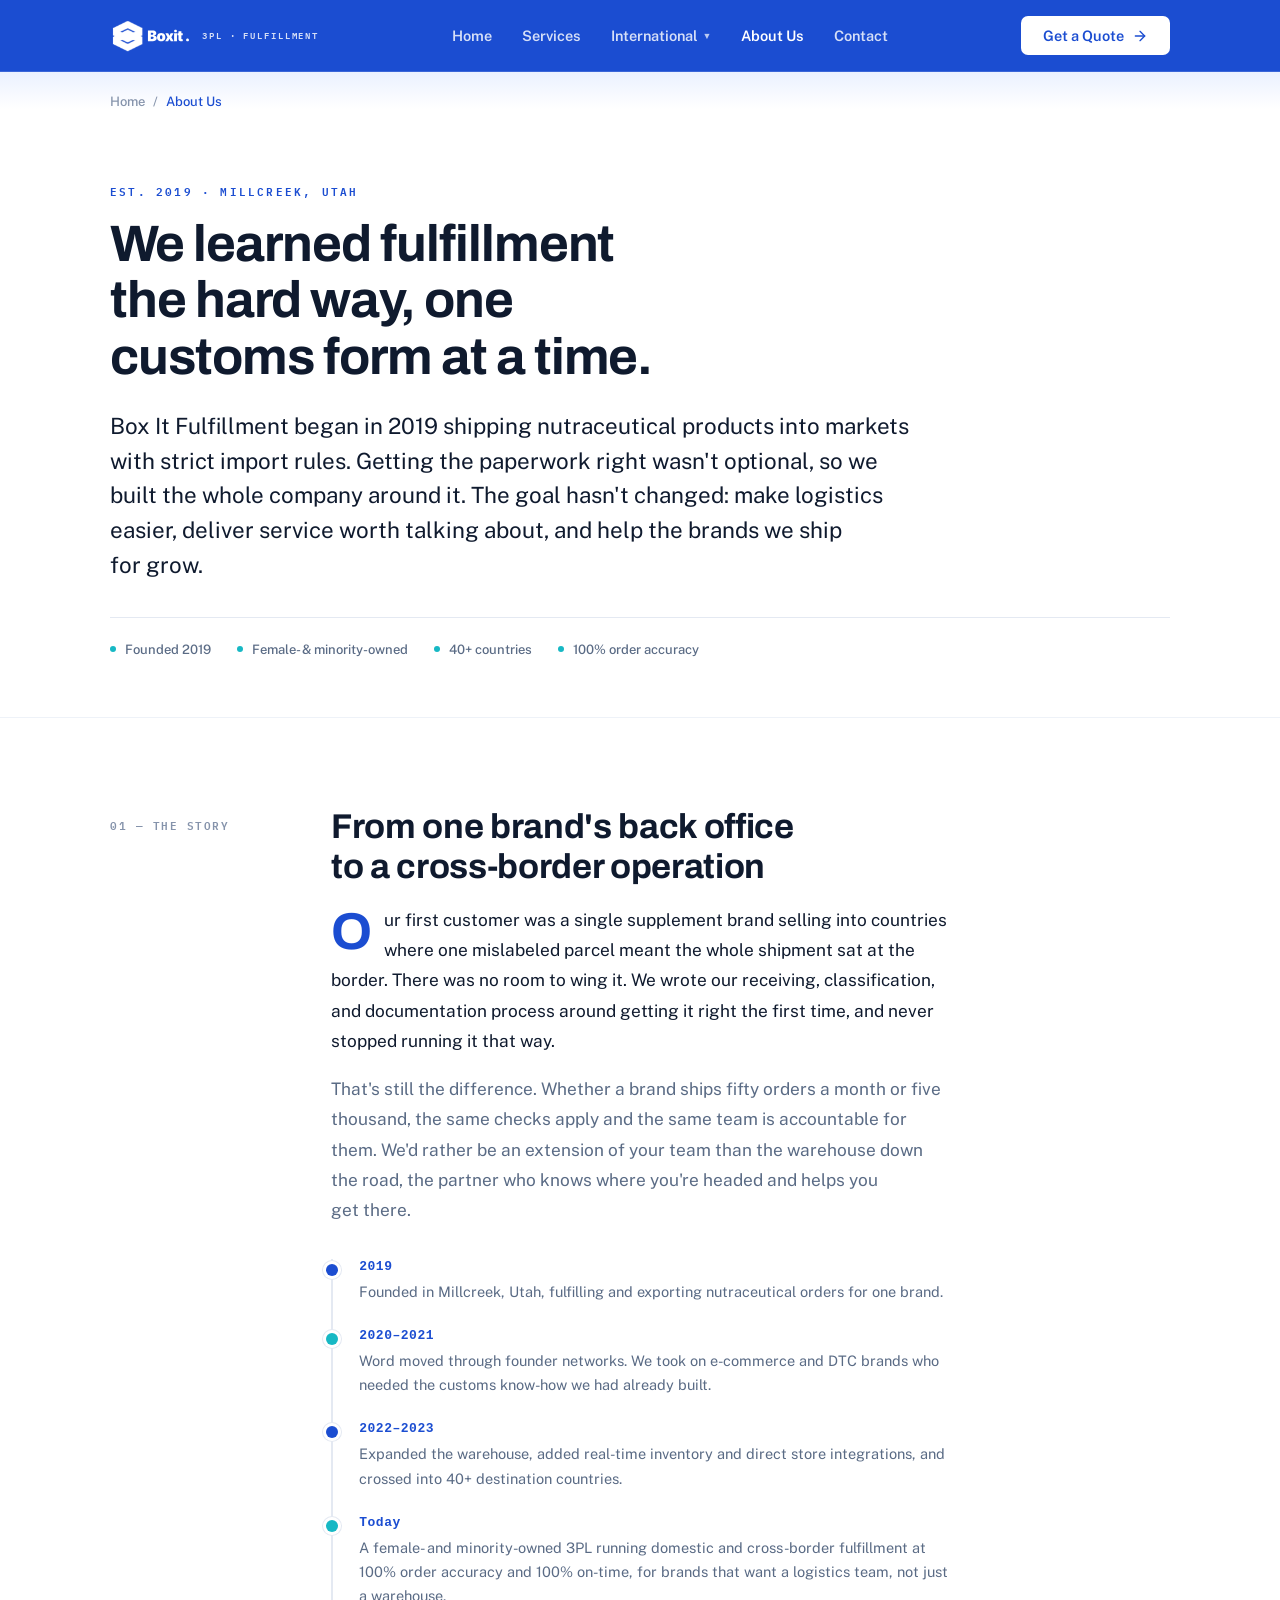
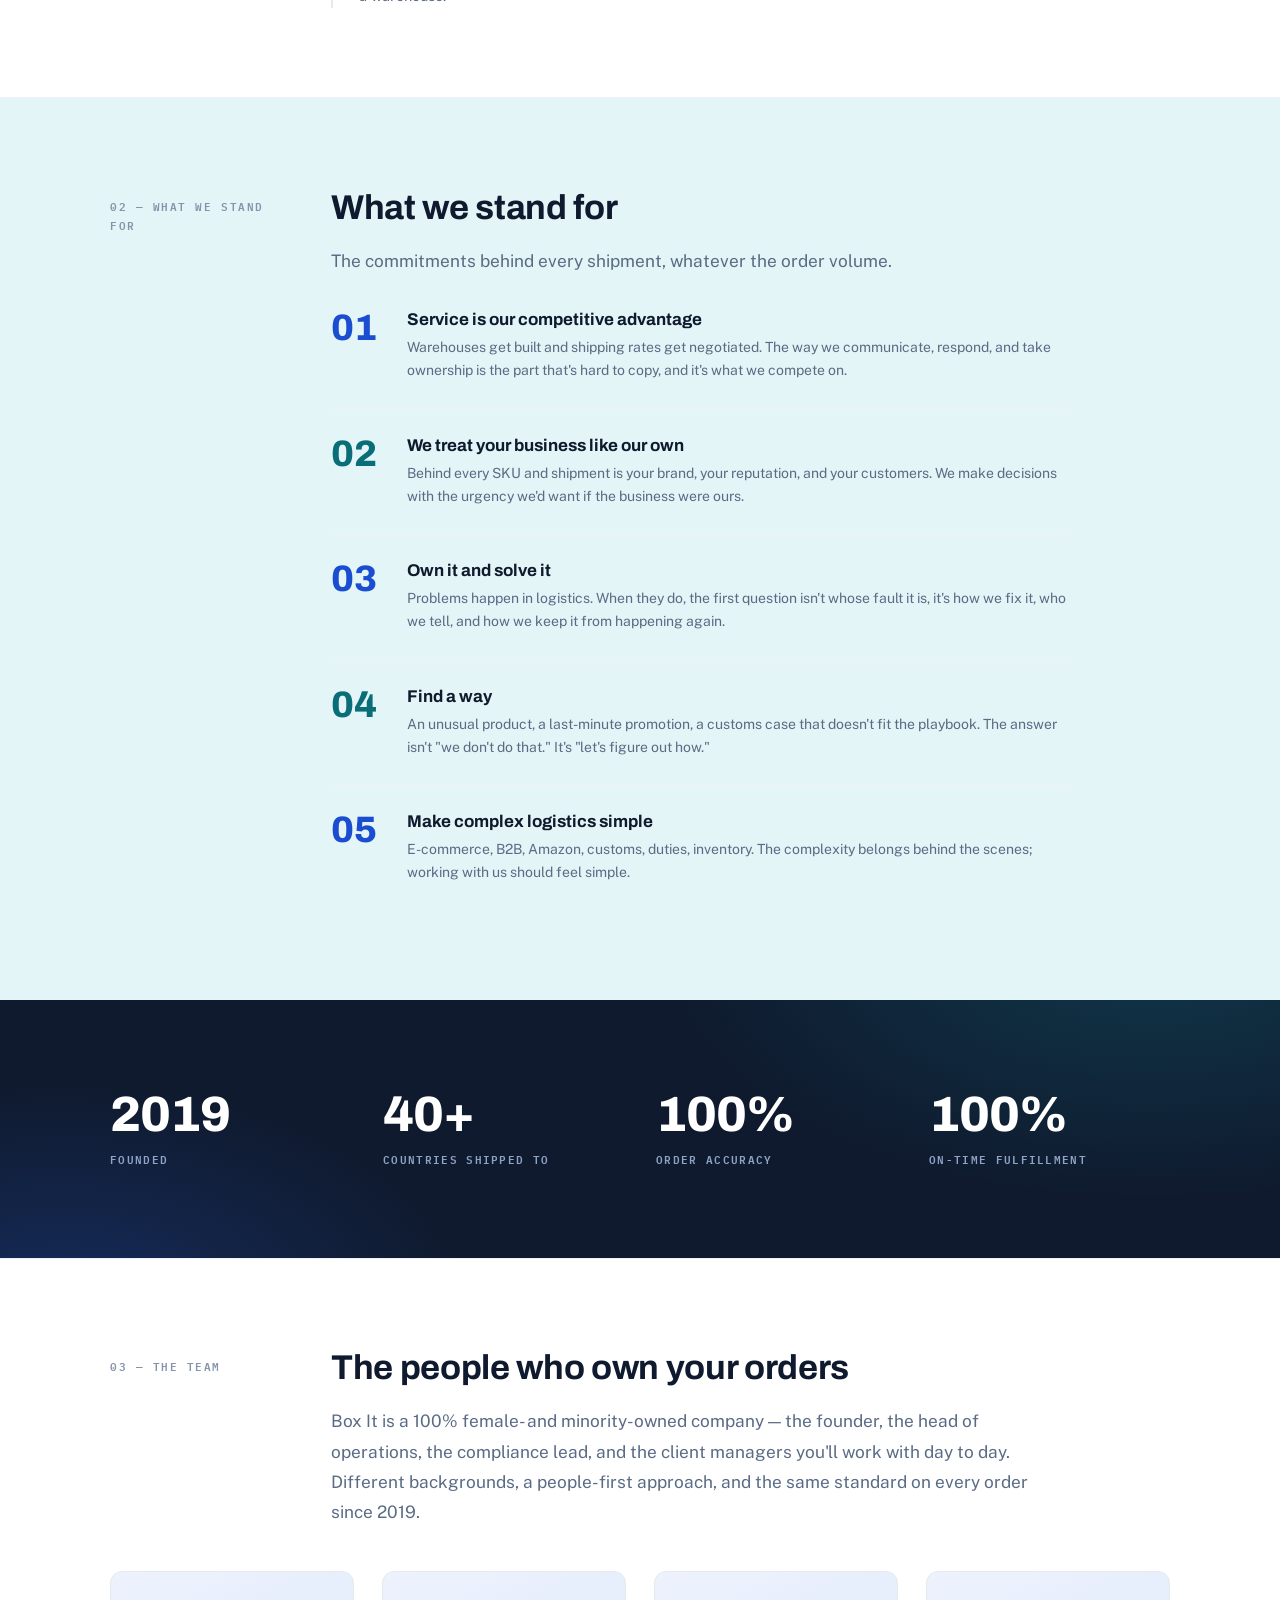
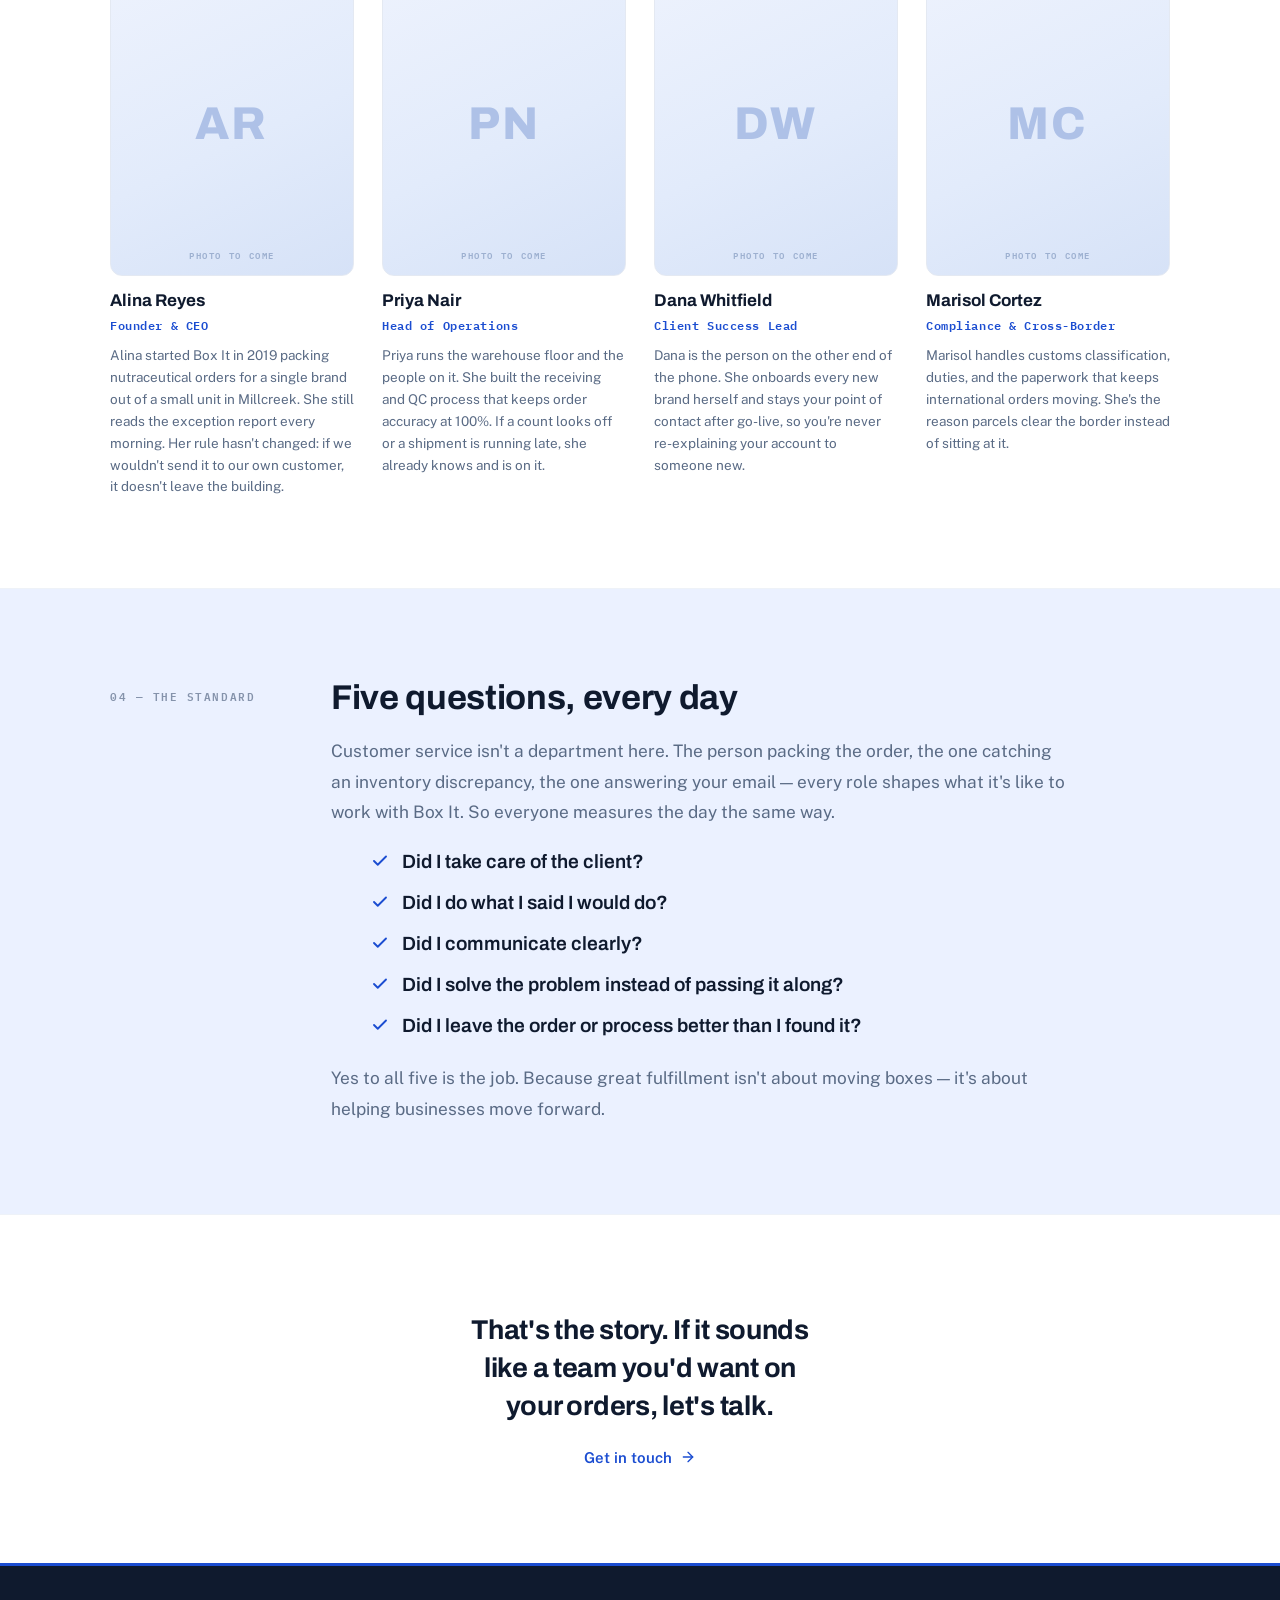
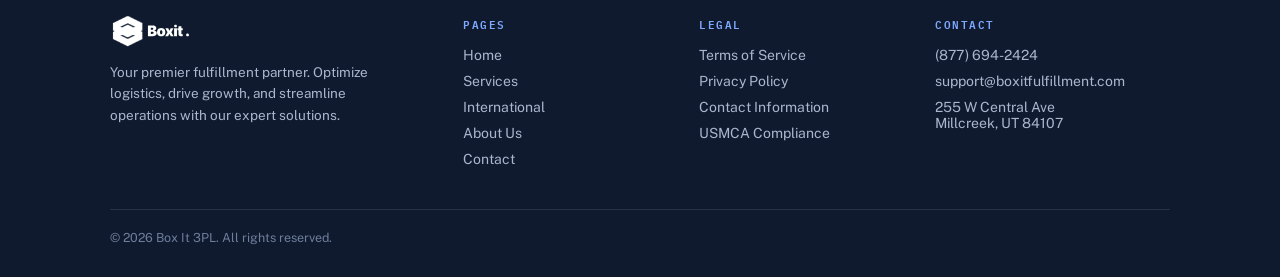
==== commit 12476e2d: "Fold in McKay's mission/values copy on home + about - Ownership: "women-led" -> "100% female- and mi" ====
--- a/about.html
+++ b/about.html
@@ -61,10 +61,10 @@
   <div class="wrap">
     <span class="about-kicker">EST. 2019 · MILLCREEK, UTAH</span>
     <h1>We learned fulfillment the hard way, one customs form at a time.</h1>
-    <p class="about-lead">Box It Fulfillment began in 2019 shipping nutraceutical products into markets with strict import rules. Getting the paperwork right wasn't optional, so we built the whole company around it. Every brand we ship for now runs on that same discipline.</p>
+    <p class="about-lead">Box It Fulfillment began in 2019 shipping nutraceutical products into markets with strict import rules. Getting the paperwork right wasn't optional, so we built the whole company around it. The goal hasn't changed: make logistics easier, deliver service worth talking about, and help the brands we ship for grow.</p>
     <div class="about-meta">
       <span>Founded 2019</span>
-      <span>Women-led</span>
+      <span>Female- &amp; minority-owned</span>
       <span>40+ countries</span>
       <span>100% order accuracy</span>
     </div>
@@ -79,7 +79,7 @@
       <div class="about-body">
         <h2>From one brand's back office to a cross-border operation</h2>
         <p class="lead-p">Our first customer was a single supplement brand selling into countries where one mislabeled parcel meant the whole shipment sat at the border. There was no room to wing it. We wrote our receiving, classification, and documentation process around getting it right the first time, and never stopped running it that way.</p>
-        <p>That's still the difference. Whether a brand ships fifty orders a month or five thousand, the same checks apply and the same team is accountable for them.</p>
+        <p>That's still the difference. Whether a brand ships fifty orders a month or five thousand, the same checks apply and the same team is accountable for them. We'd rather be an extension of your team than the warehouse down the road, the partner who knows where you're headed and helps you get there.</p>
         <div class="timeline">
           <div class="tl-item">
             <div class="tl-year">2019</div>
@@ -95,7 +95,7 @@
           </div>
           <div class="tl-item">
             <div class="tl-year">Today</div>
-            <p>A women-led 3PL running domestic and cross-border fulfillment at 100% order accuracy and 100% on-time, for brands that want a team that answers.</p>
+            <p>A female- and minority-owned 3PL running domestic and cross-border fulfillment at 100% order accuracy and 100% on-time, for brands that want a logistics team, not just a warehouse.</p>
           </div>
         </div>
       </div>
@@ -110,27 +110,41 @@
       <div class="about-rail">02 — WHAT WE STAND FOR</div>
       <div class="about-body wide">
         <h2>What we stand for</h2>
-        <p>Three things we don't compromise on, whatever the order volume.</p>
+        <p>The commitments behind every shipment, whatever the order volume.</p>
         <div class="values">
           <div class="value">
             <div class="vn">01</div>
             <div>
-              <h3>Get the paperwork right the first time</h3>
-              <p>Customs classification, duties, and documentation are checked before anything ships. A held parcel costs your customer more than a slow one.</p>
+              <h3>Service is our competitive advantage</h3>
+              <p>Warehouses get built and shipping rates get negotiated. The way we communicate, respond, and take ownership is the part that's hard to copy, and it's what we compete on.</p>
             </div>
           </div>
           <div class="value">
             <div class="vn">02</div>
             <div>
-              <h3>Stay small enough to notice</h3>
-              <p>You get a named team that knows your account, not a ticket queue. When something looks off, we call you before you call us.</p>
+              <h3>We treat your business like our own</h3>
+              <p>Behind every SKU and shipment is your brand, your reputation, and your customers. We make decisions with the urgency we'd want if the business were ours.</p>
             </div>
           </div>
           <div class="value">
             <div class="vn">03</div>
             <div>
-              <h3>Earn the renewal every quarter</h3>
-              <p>No long lock-in contracts. We keep your business by running it well, and the brands who started with us are mostly still here.</p>
+              <h3>Own it and solve it</h3>
+              <p>Problems happen in logistics. When they do, the first question isn't whose fault it is, it's how we fix it, who we tell, and how we keep it from happening again.</p>
+            </div>
+          </div>
+          <div class="value">
+            <div class="vn">04</div>
+            <div>
+              <h3>Find a way</h3>
+              <p>An unusual product, a last-minute promotion, a customs case that doesn't fit the playbook. The answer isn't "we don't do that." It's "let's figure out how."</p>
+            </div>
+          </div>
+          <div class="value">
+            <div class="vn">05</div>
+            <div>
+              <h3>Make complex logistics simple</h3>
+              <p>E-commerce, B2B, Amazon, customs, duties, inventory. The complexity belongs behind the scenes; working with us should feel simple.</p>
             </div>
           </div>
         </div>
@@ -156,7 +170,7 @@
       <div class="about-rail">03 — THE TEAM</div>
       <div class="about-body wide">
         <h2>The people who own your orders</h2>
-        <p>Box It is led and operated by women, from the founder to the head of operations to the compliance lead and the client managers you'll work with day to day. Same team, same standards, since 2019.</p>
+        <p>Box It is a 100% female- and minority-owned company — the founder, the head of operations, the compliance lead, and the client managers you'll work with day to day. Different backgrounds, a people-first approach, and the same standard on every order since 2019.</p>
       </div>
     </div>
     <div class="team-grid" style="margin-top:clamp(28px,4vw,44px)">
@@ -184,6 +198,27 @@
         <div class="team-role">Compliance &amp; Cross-Border</div>
         <p>Marisol handles customs classification, duties, and the paperwork that keeps international orders moving. She's the reason parcels clear the border instead of sitting at it.</p>
       </article>
+    </div>
+  </div>
+</section>
+
+<!-- ============ THE STANDARD ============ -->
+<section class="about-sec" id="standard">
+  <div class="wrap">
+    <div class="about-grid">
+      <div class="about-rail">04 — THE STANDARD</div>
+      <div class="about-body wide">
+        <h2>Five questions, every day</h2>
+        <p>Customer service isn't a department here. The person packing the order, the one catching an inventory discrepancy, the one answering your email &mdash; every role shapes what it's like to work with Box It. So everyone measures the day the same way.</p>
+        <ul class="standard">
+          <li><svg width="18" height="18" viewBox="0 0 24 24" fill="none" stroke="currentColor" stroke-width="2.5" stroke-linecap="round" stroke-linejoin="round"><path d="M20 6 9 17l-5-5"/></svg>Did I take care of the client?</li>
+          <li><svg width="18" height="18" viewBox="0 0 24 24" fill="none" stroke="currentColor" stroke-width="2.5" stroke-linecap="round" stroke-linejoin="round"><path d="M20 6 9 17l-5-5"/></svg>Did I do what I said I would do?</li>
+          <li><svg width="18" height="18" viewBox="0 0 24 24" fill="none" stroke="currentColor" stroke-width="2.5" stroke-linecap="round" stroke-linejoin="round"><path d="M20 6 9 17l-5-5"/></svg>Did I communicate clearly?</li>
+          <li><svg width="18" height="18" viewBox="0 0 24 24" fill="none" stroke="currentColor" stroke-width="2.5" stroke-linecap="round" stroke-linejoin="round"><path d="M20 6 9 17l-5-5"/></svg>Did I solve the problem instead of passing it along?</li>
+          <li><svg width="18" height="18" viewBox="0 0 24 24" fill="none" stroke="currentColor" stroke-width="2.5" stroke-linecap="round" stroke-linejoin="round"><path d="M20 6 9 17l-5-5"/></svg>Did I leave the order or process better than I found it?</li>
+        </ul>
+        <p>Yes to all five is the job. Because great fulfillment isn't about moving boxes &mdash; it's about helping businesses move forward.</p>
+      </div>
     </div>
   </div>
 </section>
--- a/styles.css
+++ b/styles.css
@@ -89,10 +89,6 @@
 .hero-center .lede{margin-left:auto;margin-right:auto;max-width:600px}
 .hero-actions{display:flex;gap:14px;margin-top:30px;flex-wrap:wrap}
 .hero-center .hero-actions{justify-content:center}
-.stats{display:flex;align-items:center;gap:22px;margin-top:38px;flex-wrap:wrap}
-.stat .n{font:800 26px 'Archivo',sans-serif}
-.stat .l{font:500 12.5px 'Public Sans',sans-serif;color:var(--faint)}
-.divider{width:1px;height:34px;background:var(--line)}
 .placeholder{border-radius:12px;border:1px solid var(--line);background-image:repeating-linear-gradient(45deg,#EAF0FE,#EAF0FE 14px,#E1EAFC 14px,#E1EAFC 28px);display:flex;align-items:center;justify-content:center;position:relative;overflow:hidden}
 .placeholder .tag{position:relative;font:600 12px 'IBM Plex Mono',monospace;letter-spacing:.1em;color:var(--muted);background:#fff;padding:9px 16px;border-radius:100px;border:1px solid var(--line)}
 .photo{width:100%;height:auto;border-radius:12px;border:1px solid var(--line);object-fit:cover}
@@ -142,7 +138,6 @@
 .step p{font:400 12.5px/1.5 'Public Sans',sans-serif;color:#A9B6CE}
 
 /* Cards */
-.cards4{display:grid;grid-template-columns:repeat(4,1fr);gap:18px}
 .cards3{display:grid;grid-template-columns:repeat(3,1fr);gap:22px}
 .card{border:1px solid var(--line);border-radius:10px;padding:22px;background:#fff;transition:.2s ease}
 a.card:hover,.card.hover:hover{border-color:var(--blue);box-shadow:0 14px 32px -14px rgba(27,77,209,.4);transform:translateY(-3px)}
@@ -150,7 +145,7 @@
 .card h3{font:700 17px 'Archivo',sans-serif;margin-top:10px}
 .card p{font:400 13px/1.55 'Public Sans',sans-serif;color:var(--muted);margin-top:8px}
 .card .ico{width:46px;height:46px;border-radius:9px;background:var(--chip);color:var(--blue);display:flex;align-items:center;justify-content:center;font-size:22px}
-.cards3 .card:nth-child(even) .ico,.cards4 .card:nth-child(even) .ico{background:var(--chip2);color:var(--teal)}
+.cards3 .card:nth-child(even) .ico{background:var(--chip2);color:var(--teal)}
 
 /* Why band */
 .why{background:var(--wash)}
@@ -160,7 +155,6 @@
 .why p{font:400 14px/1.6 'Public Sans',sans-serif;color:var(--muted);margin-top:8px}
 
 /* Partners */
-.partners{text-align:center}
 .chips{display:flex;flex-wrap:wrap;justify-content:center;gap:12px;margin-top:22px}
 .chip{font:700 15px 'Archivo';color:var(--muted);border:1px solid var(--line);border-radius:7px;padding:10px 20px}
 .chips.left{justify-content:flex-start}
@@ -360,7 +354,6 @@
 .bento-item .b-span{margin-top:auto;font:600 12px 'IBM Plex Mono',monospace;letter-spacing:.08em;color:var(--faint)}
 .bento-item.col-3{grid-column:span 3}
 .bento-item.col-2{grid-column:span 2}
-.bento-item.col-4{grid-column:span 4}
 /* Image feature tiles */
 .bento-item.media{color:#fff;justify-content:flex-end;border-color:transparent;min-height:250px}
 .bento-item.media img{position:absolute;inset:0;width:100%;height:100%;object-fit:cover;z-index:0}
@@ -398,7 +391,7 @@
 @media(max-width:860px){
   .sec-intro.between{grid-template-columns:1fr}
   .bento{grid-template-columns:repeat(2,1fr)}
-  .bento-item.col-2,.bento-item.col-3,.bento-item.col-4{grid-column:span 1}
+  .bento-item.col-2,.bento-item.col-3{grid-column:span 1}
   .bento-item:nth-child(3),.bento-item.wide{grid-column:1 / -1}
 }
 @media(max-width:560px){
@@ -425,7 +418,7 @@
 
 @media(max-width:900px){
   .hero-grid,.two,.quote-grid,.fgrid4,.calc-grid{grid-template-columns:1fr}
-  .steps.s5,.steps.s4,.cards4,.cards3,.keystats{grid-template-columns:1fr 1fr}
+  .steps.s5,.steps.s4,.cards3,.keystats{grid-template-columns:1fr 1fr}
   .steps .rail{display:none}
   .calc-input{border-right:none;border-bottom:1px solid var(--line)}
   .wave-divider{height:40px}
@@ -468,6 +461,7 @@
 
 .about-sec{padding:clamp(48px,7vw,90px) 0;border-top:1px solid var(--line2)}
 .about-sec#values{background:var(--wash-teal)}
+.about-sec#standard{background:var(--wash)}
 .about-sec.dark{background:
   radial-gradient(820px 420px at 90% -20%,rgba(23,184,196,.18),transparent 60%),
   radial-gradient(680px 380px at 5% 120%,rgba(46,107,255,.22),transparent 60%),
@@ -496,9 +490,15 @@
   padding:26px 0;border-top:1px solid var(--line2)}
 .value:first-child{border-top:none}
 .value .vn{font:800 clamp(1.5rem,1rem + 1.8vw,2.3rem)/1 'Archivo',sans-serif;color:var(--blue)}
-.value:nth-child(2) .vn{color:var(--teal-deep)}
+.value:nth-child(even) .vn{color:var(--teal-deep)}
 .value h3{font:700 17px 'Archivo',sans-serif}
 .value p{font:400 14px/1.66 'Public Sans',sans-serif;color:var(--muted);margin-top:7px}
+
+/* The Standard — five questions */
+.standard{margin:22px 0 24px;display:flex;flex-direction:column;gap:14px}
+.standard li{list-style:none;display:flex;gap:13px;align-items:flex-start;
+  font:600 clamp(1rem,.95rem + .45vw,1.2rem)/1.4 'Archivo',sans-serif;color:var(--ink)}
+.standard li svg{flex:none;color:var(--blue);margin-top:3px}
 
 /* Dark numbers band */
 .about-numbers .wrap{display:grid;grid-template-columns:repeat(4,1fr);gap:clamp(20px,3vw,32px)}
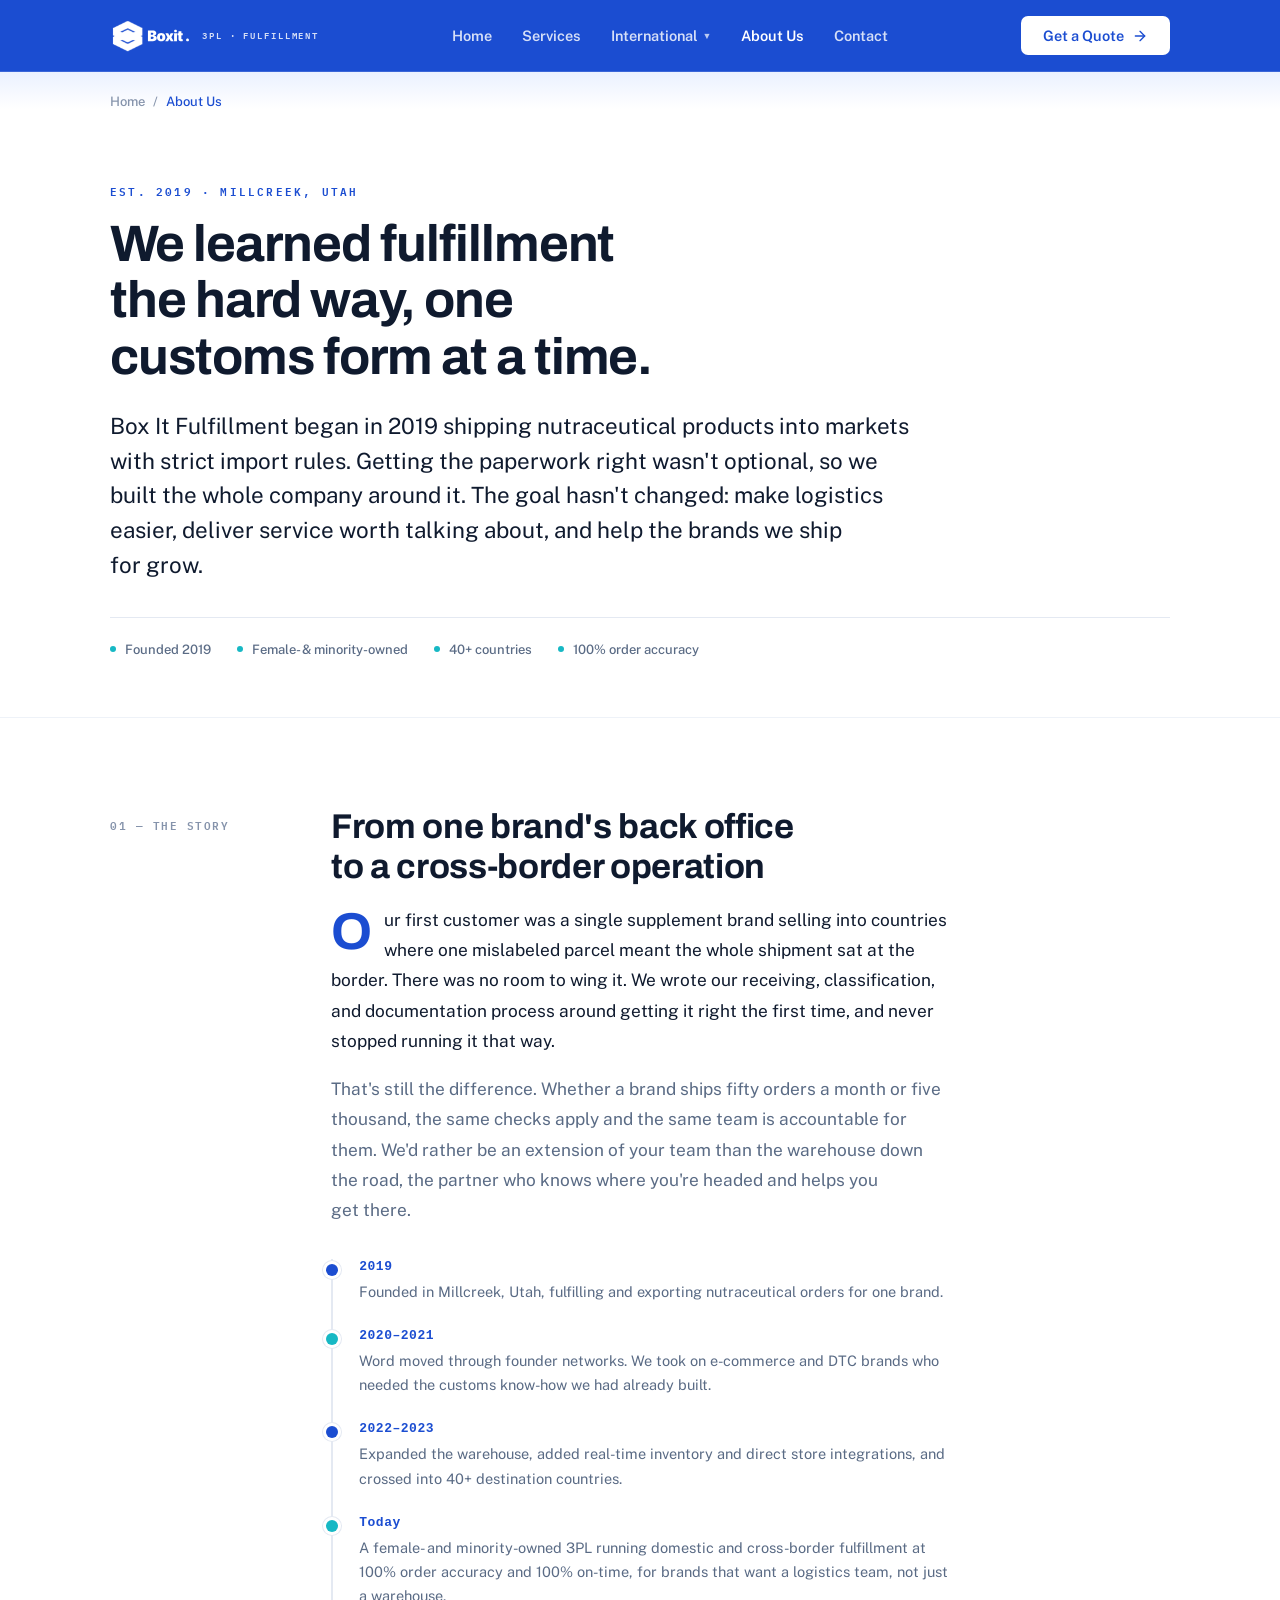
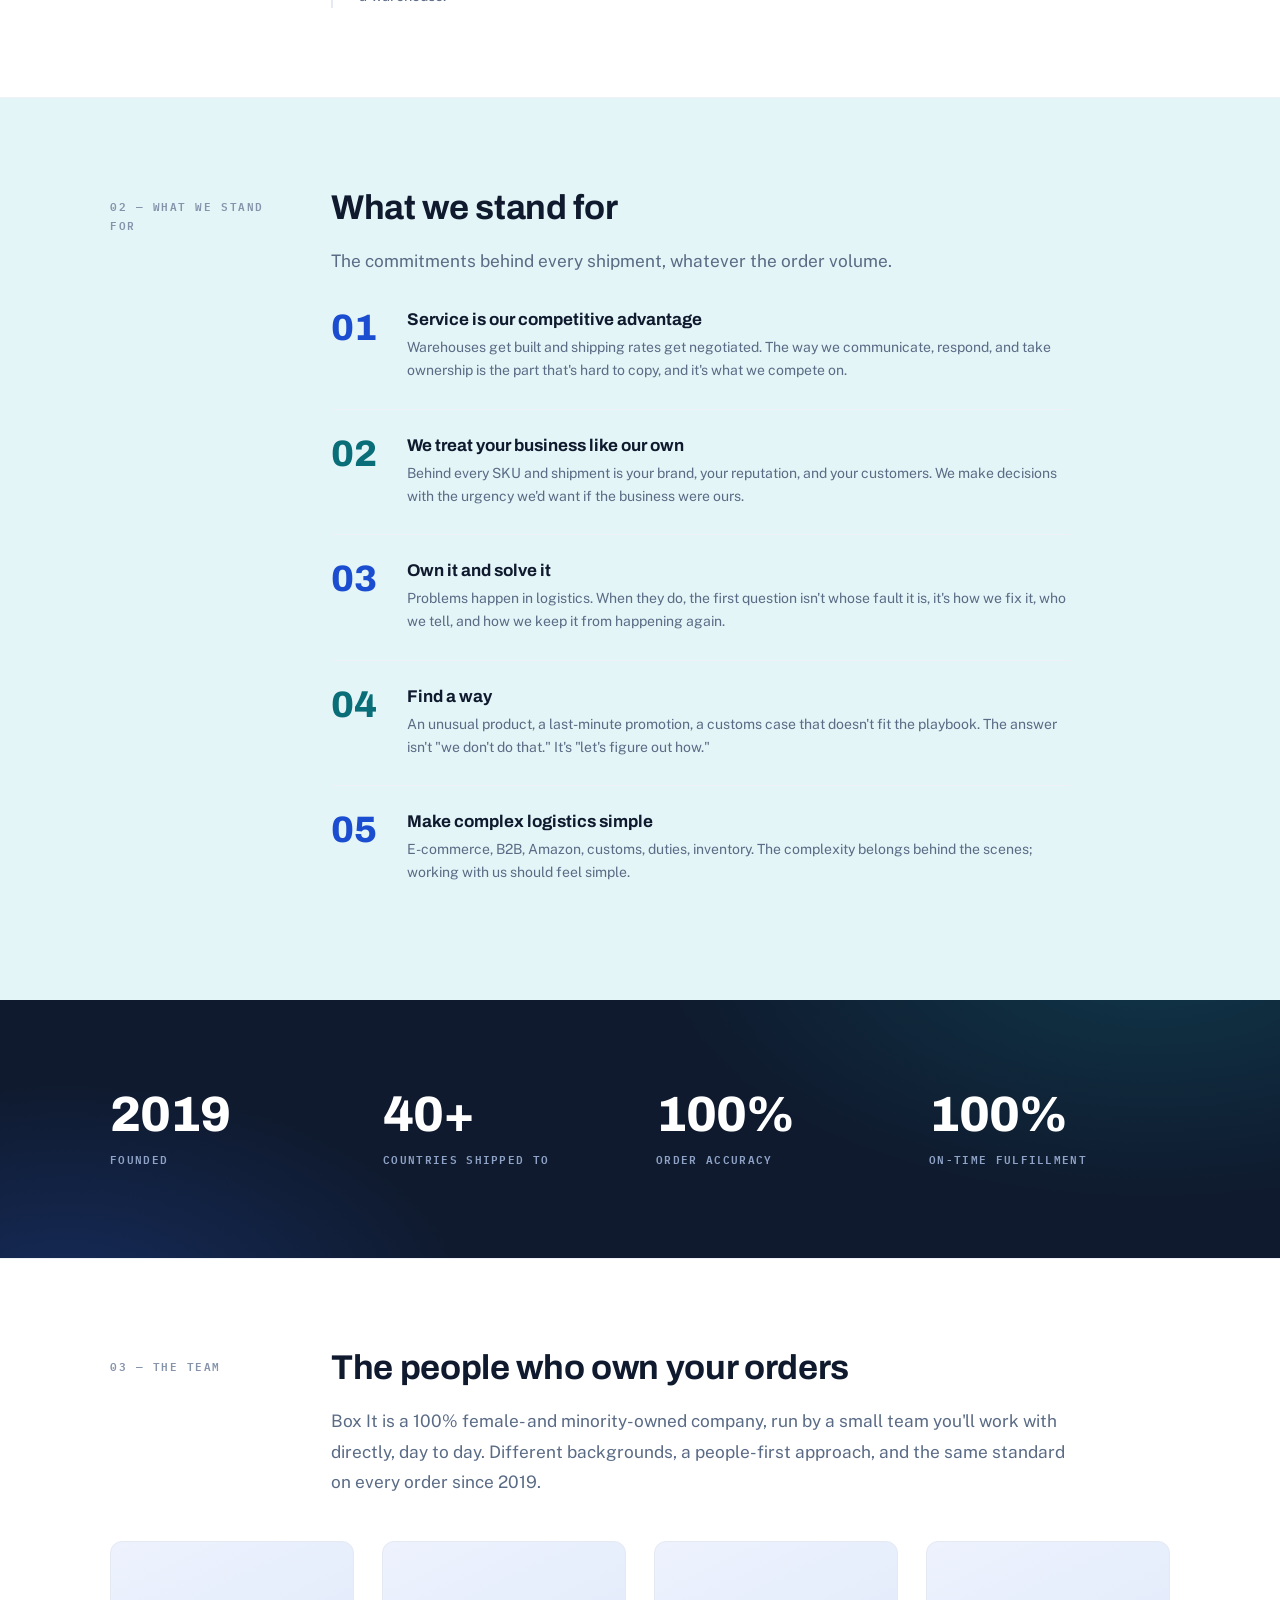
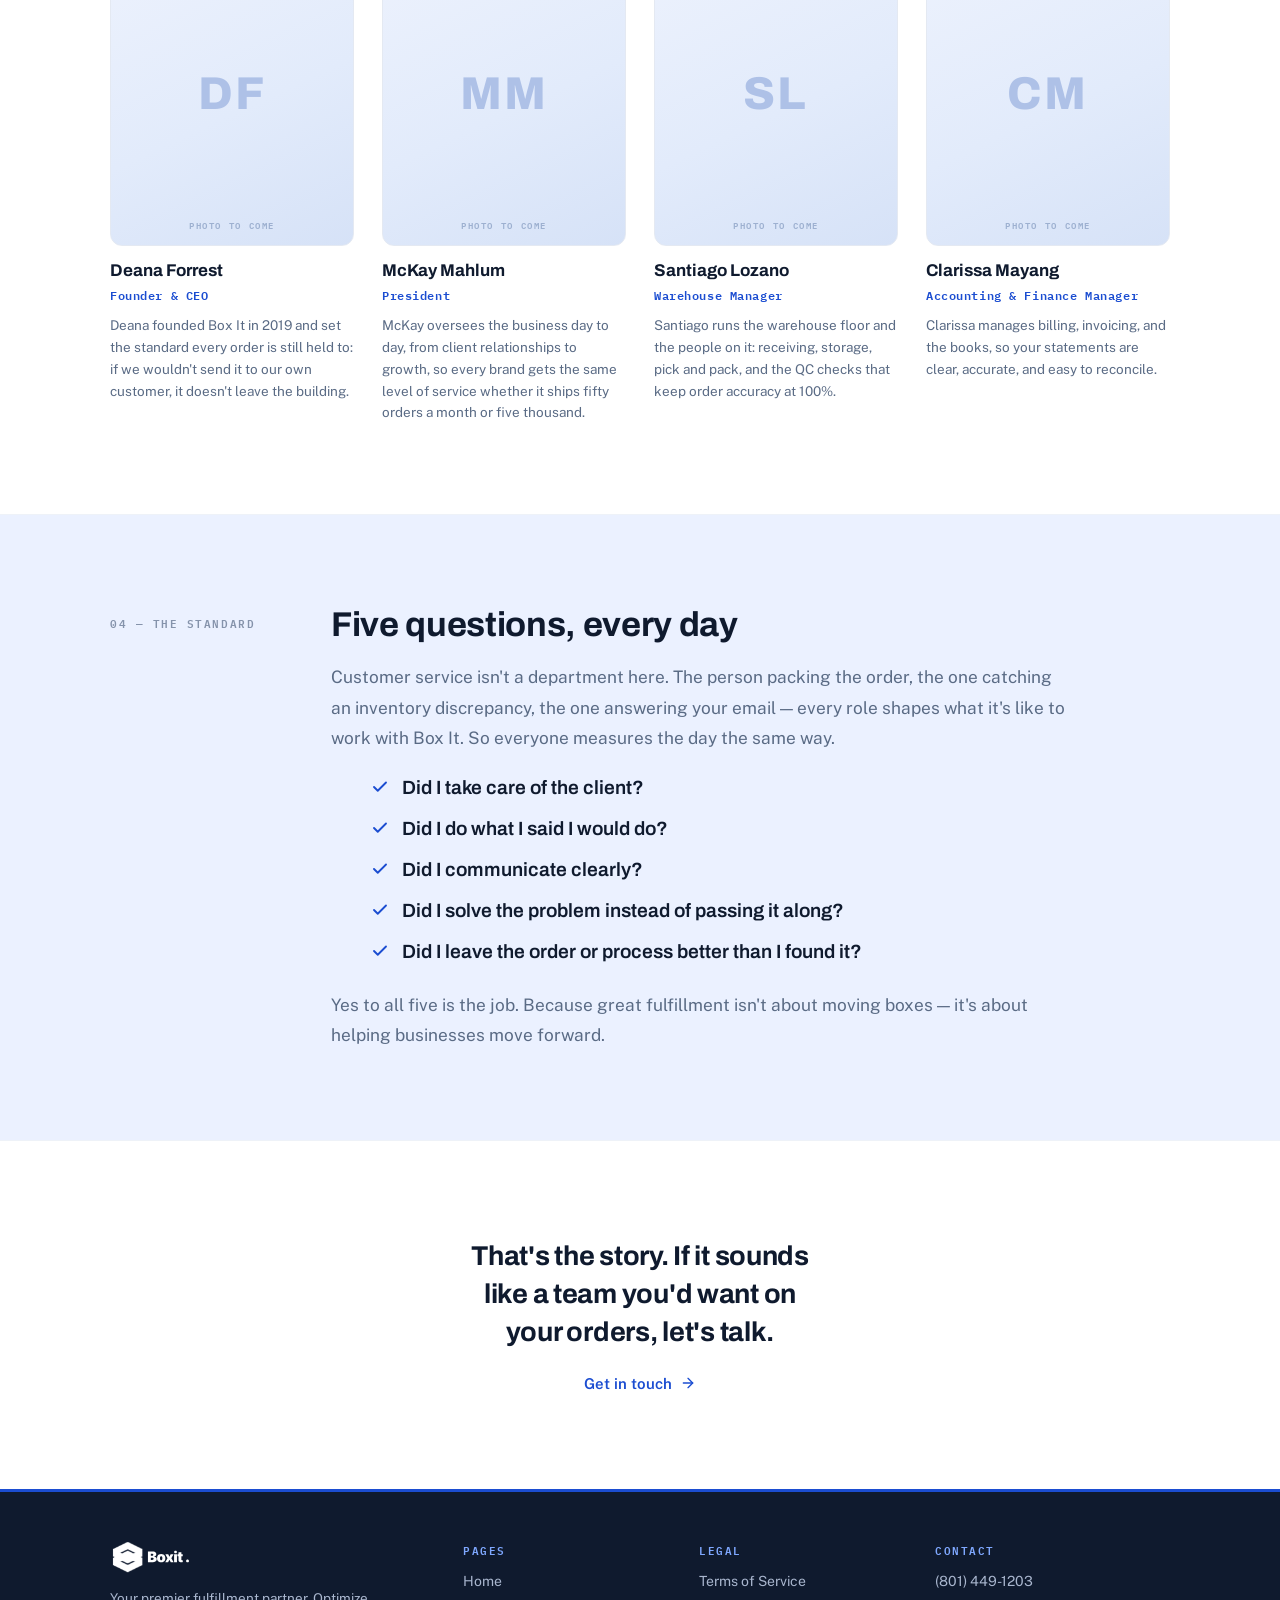
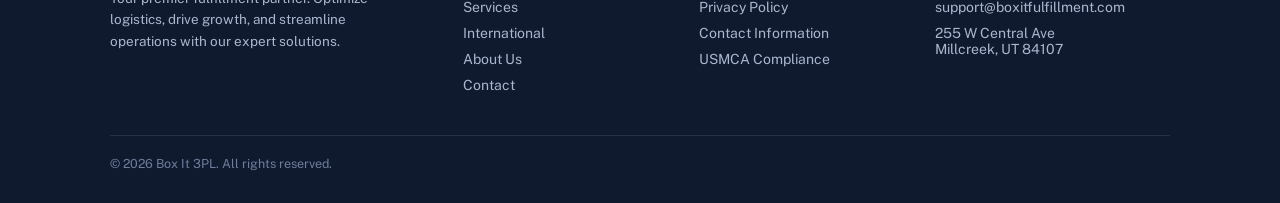
==== commit 7516cd29: "Apply McKay's content updates: team, phone, integrations, logos - Meet the Team (home + about): Dean" ====
--- a/about.html
+++ b/about.html
@@ -170,33 +170,33 @@
       <div class="about-rail">03 — THE TEAM</div>
       <div class="about-body wide">
         <h2>The people who own your orders</h2>
-        <p>Box It is a 100% female- and minority-owned company — the founder, the head of operations, the compliance lead, and the client managers you'll work with day to day. Different backgrounds, a people-first approach, and the same standard on every order since 2019.</p>
+        <p>Box It is a 100% female- and minority-owned company, run by a small team you'll work with directly, day to day. Different backgrounds, a people-first approach, and the same standard on every order since 2019.</p>
       </div>
     </div>
     <div class="team-grid" style="margin-top:clamp(28px,4vw,44px)">
       <article class="team-card">
-        <div class="team-ph"><span class="mono">AR</span></div>
-        <div class="team-name">Alina Reyes</div>
+        <div class="team-ph"><span class="mono">DF</span></div>
+        <div class="team-name">Deana Forrest</div>
         <div class="team-role">Founder &amp; CEO</div>
-        <p>Alina started Box It in 2019 packing nutraceutical orders for a single brand out of a small unit in Millcreek. She still reads the exception report every morning. Her rule hasn't changed: if we wouldn't send it to our own customer, it doesn't leave the building.</p>
-      </article>
-      <article class="team-card">
-        <div class="team-ph"><span class="mono">PN</span></div>
-        <div class="team-name">Priya Nair</div>
-        <div class="team-role">Head of Operations</div>
-        <p>Priya runs the warehouse floor and the people on it. She built the receiving and QC process that keeps order accuracy at 100%. If a count looks off or a shipment is running late, she already knows and is on it.</p>
-      </article>
-      <article class="team-card">
-        <div class="team-ph"><span class="mono">DW</span></div>
-        <div class="team-name">Dana Whitfield</div>
-        <div class="team-role">Client Success Lead</div>
-        <p>Dana is the person on the other end of the phone. She onboards every new brand herself and stays your point of contact after go-live, so you're never re-explaining your account to someone new.</p>
-      </article>
-      <article class="team-card">
-        <div class="team-ph"><span class="mono">MC</span></div>
-        <div class="team-name">Marisol Cortez</div>
-        <div class="team-role">Compliance &amp; Cross-Border</div>
-        <p>Marisol handles customs classification, duties, and the paperwork that keeps international orders moving. She's the reason parcels clear the border instead of sitting at it.</p>
+        <p>Deana founded Box It in 2019 and set the standard every order is still held to: if we wouldn't send it to our own customer, it doesn't leave the building.</p>
+      </article>
+      <article class="team-card">
+        <div class="team-ph"><span class="mono">MM</span></div>
+        <div class="team-name">McKay Mahlum</div>
+        <div class="team-role">President</div>
+        <p>McKay oversees the business day to day, from client relationships to growth, so every brand gets the same level of service whether it ships fifty orders a month or five thousand.</p>
+      </article>
+      <article class="team-card">
+        <div class="team-ph"><span class="mono">SL</span></div>
+        <div class="team-name">Santiago Lozano</div>
+        <div class="team-role">Warehouse Manager</div>
+        <p>Santiago runs the warehouse floor and the people on it: receiving, storage, pick and pack, and the QC checks that keep order accuracy at 100%.</p>
+      </article>
+      <article class="team-card">
+        <div class="team-ph"><span class="mono">CM</span></div>
+        <div class="team-name">Clarissa Mayang</div>
+        <div class="team-role">Accounting &amp; Finance Manager</div>
+        <p>Clarissa manages billing, invoicing, and the books, so your statements are clear, accurate, and easy to reconcile.</p>
       </article>
     </div>
   </div>
@@ -242,7 +242,7 @@
     </div>
     <div class="fcol"><div class="fhead">PAGES</div><a href="index.html">Home</a><a href="services.html">Services</a><a href="canada.html">International</a><a href="about.html">About Us</a><a href="contact.html">Contact</a></div>
     <div class="fcol"><div class="fhead">LEGAL</div><a href="#">Terms of Service</a><a href="#">Privacy Policy</a><a href="contact.html">Contact Information</a><a href="usmca.html">USMCA Compliance</a></div>
-    <div class="fcol"><div class="fhead">CONTACT</div><span>(877) 694-2424</span><span>support@boxitfulfillment.com</span><span>255 W Central Ave<br>Millcreek, UT 84107</span></div>
+    <div class="fcol"><div class="fhead">CONTACT</div><span>(801) 449-1203</span><span>support@boxitfulfillment.com</span><span>255 W Central Ave<br>Millcreek, UT 84107</span></div>
   </div>
   <div class="wrap"><div class="copyright">© 2026 Box It 3PL. All rights reserved.</div></div>
 </footer>
--- a/styles.css
+++ b/styles.css
@@ -19,12 +19,21 @@
   --shadow-btn:0 10px 24px -10px rgba(27,77,209,.55);
 }
 *{box-sizing:border-box}
-html{scroll-behavior:smooth}
+html{scroll-behavior:smooth;scroll-padding-top:84px}
 body{margin:0;font-family:'Public Sans',system-ui,sans-serif;color:var(--ink);background:var(--bg)}
 a{text-decoration:none;color:inherit}
 h1,h2,h3,h4,p{margin:0}
 img{max-width:100%;display:block}
 .wrap{max-width:var(--wrap);margin:0 auto;padding-left:clamp(20px,5vw,40px);padding-right:clamp(20px,5vw,40px)}
+
+/* Keyboard focus — visible ring everywhere, white on dark surfaces */
+a:focus-visible,button:focus-visible,summary:focus-visible,[tabindex]:focus-visible{
+  outline:2px solid var(--blue-bright);outline-offset:3px;border-radius:4px}
+header.site a:focus-visible,header.site button:focus-visible,
+.process a:focus-visible,.process button:focus-visible,
+.about-numbers a:focus-visible,footer.site a:focus-visible,
+.cta-band a:focus-visible,.cta-band button:focus-visible,
+.contact-hero a:focus-visible,.modal-head button:focus-visible{outline-color:#fff}
 
 /* Buttons */
 .btn{display:inline-block;font:600 15px 'Public Sans',sans-serif;padding:14px 26px;border-radius:8px;cursor:pointer;border:none;transition:background-color .15s ease,color .15s ease,border-color .15s ease,box-shadow .18s ease,transform .18s ease}
@@ -58,7 +67,7 @@
 .dropdown>button:hover,.dropdown.active>button{color:#fff}
 .dropdown .caret{font-size:9px;color:rgba(255,255,255,.7)}
 .dropdown-menu{position:absolute;top:calc(100% + 18px);left:-18px;width:288px;background:#fff;border:1px solid var(--line);border-radius:10px;box-shadow:0 24px 50px -18px rgba(15,26,46,.4);padding:8px;opacity:0;visibility:hidden;transform:translateY(-6px);transition:opacity .16s ease,visibility .16s ease,transform .16s ease}
-.dropdown.open .dropdown-menu,.dropdown:hover .dropdown-menu{opacity:1;visibility:visible;transform:translateY(0)}
+.dropdown.open .dropdown-menu,.dropdown:hover .dropdown-menu,.dropdown:focus-within .dropdown-menu{opacity:1;visibility:visible;transform:translateY(0)}
 .dropdown-menu::before{content:"";position:absolute;top:-7px;left:34px;width:12px;height:12px;background:#fff;border-left:1px solid var(--line);border-top:1px solid var(--line);transform:rotate(45deg)}
 nav.main .dropdown-menu a{display:block;padding:11px 13px;border-radius:7px;color:var(--ink);transition:background-color .15s ease}
 .dropdown-menu a:hover,.dropdown-menu a.active{background:#F2F6FF}
@@ -245,7 +254,7 @@
 .field{display:flex;flex-direction:column;gap:6px;min-width:0}
 .field label{font:600 12px 'Public Sans';color:var(--muted)}
 .field input,.field select,.field textarea{width:100%;min-width:0;border:1px solid #D8E0EE;border-radius:7px;padding:11px 13px;font:400 14px 'Public Sans';outline:none;background:#fff;transition:border-color .15s ease}
-.field input:focus,.field select:focus,.field textarea:focus{border-color:var(--blue)}
+.field input:focus,.field select:focus,.field textarea:focus{border-color:var(--blue);outline:3px solid rgba(46,107,255,.18);outline-offset:0}
 .field textarea{min-height:80px;resize:vertical}
 .full{margin-top:14px}
 
@@ -296,7 +305,7 @@
 .hero-home-copy .hero-actions{margin-top:30px}
 
 .hero-home-media{position:relative}
-.hero-frame{position:relative;z-index:1;aspect-ratio:3/2;border-radius:var(--r-lg) 0 0 var(--r-lg);overflow:hidden;
+.hero-frame{position:relative;z-index:1;aspect-ratio:3/2;max-height:76vh;border-radius:var(--r-lg) 0 0 var(--r-lg);overflow:hidden;
   box-shadow:-40px 50px 90px -40px rgba(11,26,64,.55);background:#0B1220}
 .hero-frame video,.hero-frame img{position:absolute;inset:0;width:100%;height:100%;object-fit:cover;display:block}
 .hero-frame::after{content:"";position:absolute;inset:0;pointer-events:none;
@@ -325,9 +334,9 @@
 .logo-row{display:flex;flex-wrap:wrap;align-items:center;justify-content:center;gap:clamp(30px,6vw,66px)}
 .logo-row:nth-child(odd){transform:translateX(clamp(-40px,-3.5vw,-16px))}
 .logo-row:nth-child(even){transform:translateX(clamp(16px,3.5vw,40px))}
-.logo-weave img{height:clamp(30px,4.6vw,44px);width:auto;object-fit:contain;
-  filter:grayscale(1);opacity:.62;transition:filter .2s ease,opacity .2s ease}
-.logo-weave img:hover{filter:grayscale(0);opacity:1}
+.logo-weave img{height:clamp(38px,5.8vw,58px);width:auto;object-fit:contain;
+  filter:grayscale(1);opacity:.62;transition:filter .2s ease,opacity .2s ease,transform .25s ease}
+.logo-weave img:hover{filter:grayscale(0);opacity:1;transform:scale(1.18)}
 @media(max-width:760px){
   .logo-row{transform:none!important;gap:26px 34px}
 }
@@ -376,8 +385,11 @@
 .team-grid{display:grid;grid-template-columns:repeat(4,1fr);gap:clamp(18px,2.4vw,28px)}
 .team-card{display:flex;flex-direction:column}
 .team-ph{position:relative;aspect-ratio:4/5;border-radius:var(--r);overflow:hidden;border:1px solid var(--line);
-  background:linear-gradient(155deg,#EDF2FD,#E2EBFB 55%,#D6E2F7);display:flex;align-items:center;justify-content:center}
-.team-ph img{position:absolute;inset:0;width:100%;height:100%;object-fit:cover}
+  background:linear-gradient(155deg,#EDF2FD,#E2EBFB 55%,#D6E2F7);display:flex;align-items:center;justify-content:center;
+  transition:transform .22s ease,box-shadow .22s ease}
+.team-card:hover .team-ph{transform:translateY(-4px);box-shadow:var(--shadow-card)}
+.team-ph img{position:absolute;inset:0;width:100%;height:100%;object-fit:cover;transition:transform .3s ease}
+.team-card:hover .team-ph img{transform:scale(1.04)}
 .team-ph .mono{font:800 clamp(32px,4vw,46px) 'Archivo',sans-serif;color:#AEC1E7;letter-spacing:.05em}
 .team-ph::after{content:"PHOTO TO COME";position:absolute;left:0;right:0;bottom:12px;text-align:center;
   font:600 9px 'IBM Plex Mono',monospace;letter-spacing:.18em;color:#9DB0D0}
@@ -407,13 +419,13 @@
 .reveal.in{opacity:1;transform:translateY(0)}
 
 @media(prefers-reduced-motion:reduce){
-  .reveal{opacity:1;transform:none;transition:none}
-  .card,a.card,.wave-layer{transition:none}
-  a.card:hover,.card.hover:hover{transform:none}
+  html{scroll-behavior:auto}
+  *,*::before,*::after{animation-duration:.001ms!important;animation-iteration-count:1!important;transition-duration:.001ms!important}
+  .reveal{opacity:1;transform:none}
+  a.card:hover,.card.hover:hover,.bento-item:hover,.btn:hover,.btn-white:hover,.logo-weave img:hover{transform:none}
+  .sec-link:hover svg,.about-close a:hover svg{transform:none}
   .wave-layer{animation:none}
-  .bento-item:hover{transform:none}
   .logo-row{transform:none}
-  .modal-overlay,.modal,nav.main,.dropdown-menu,.faq-a{transition:none}
 }
 
 @media(max-width:900px){
